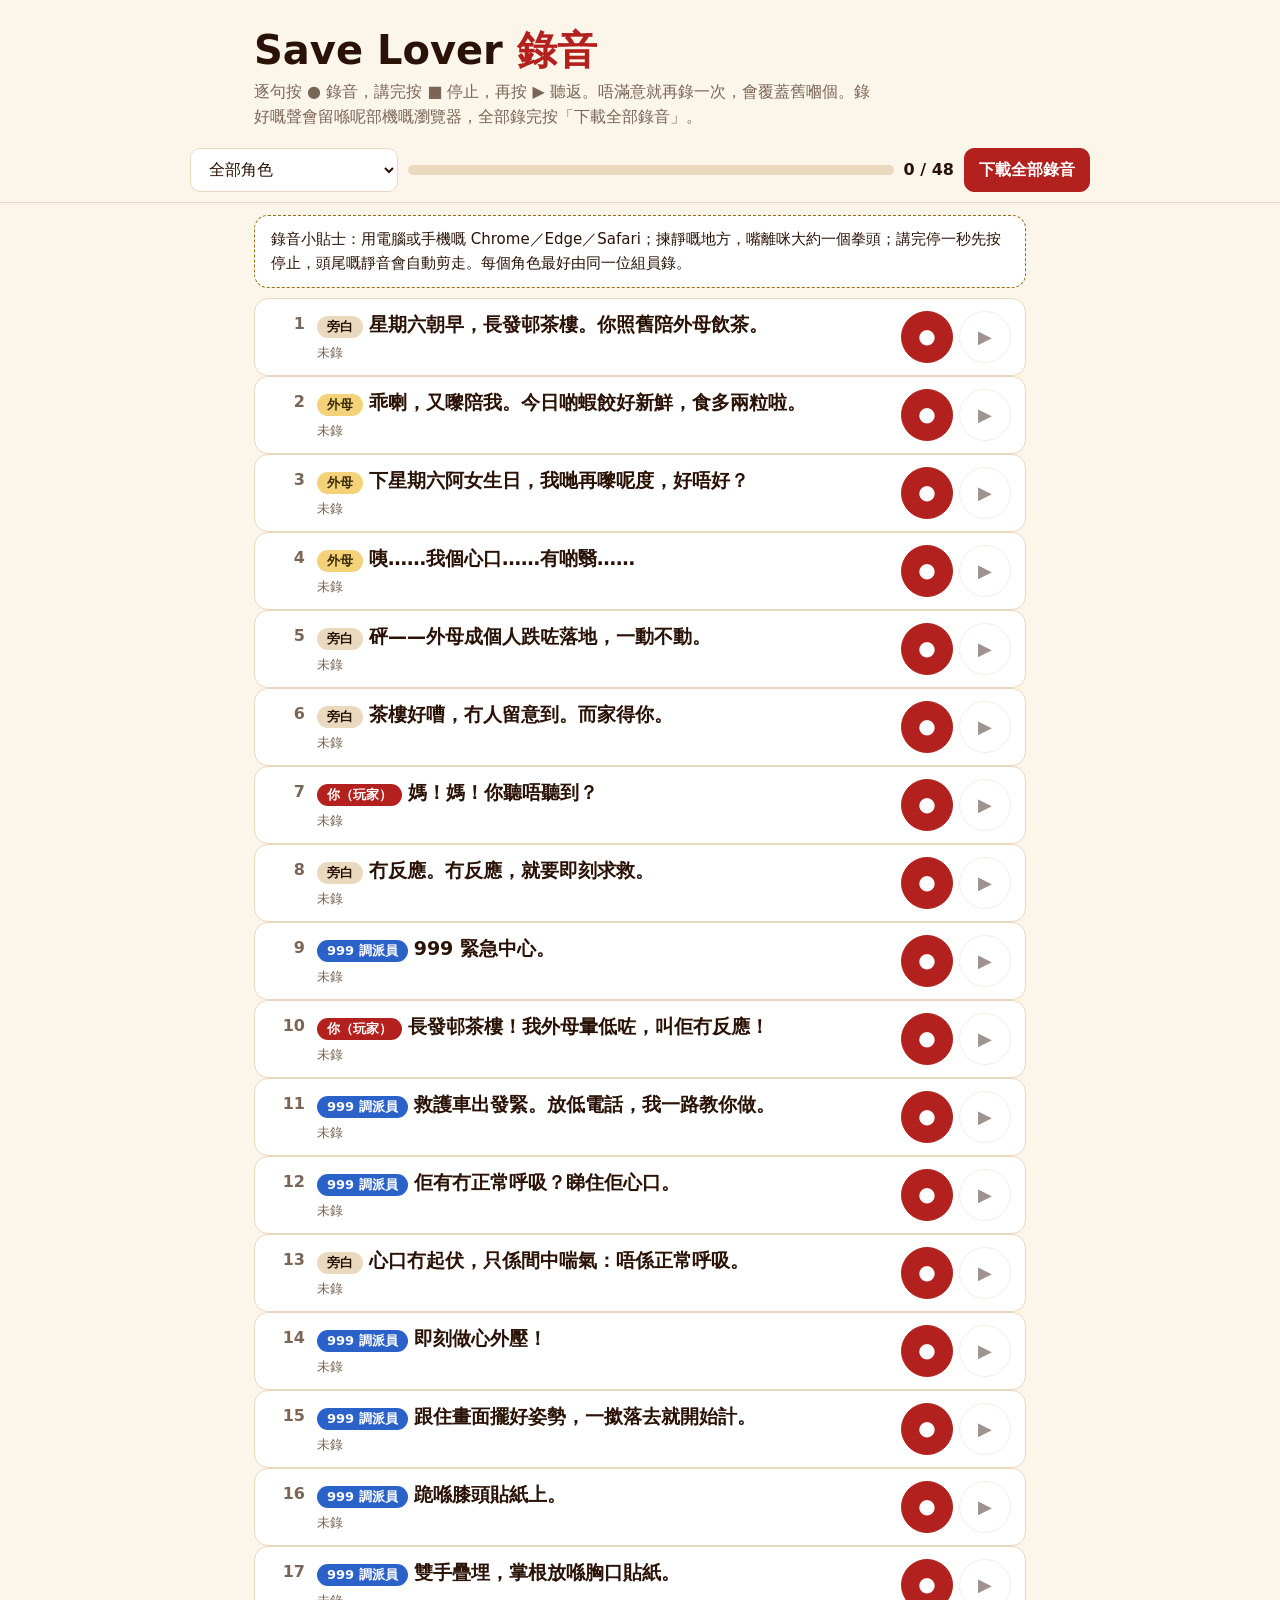
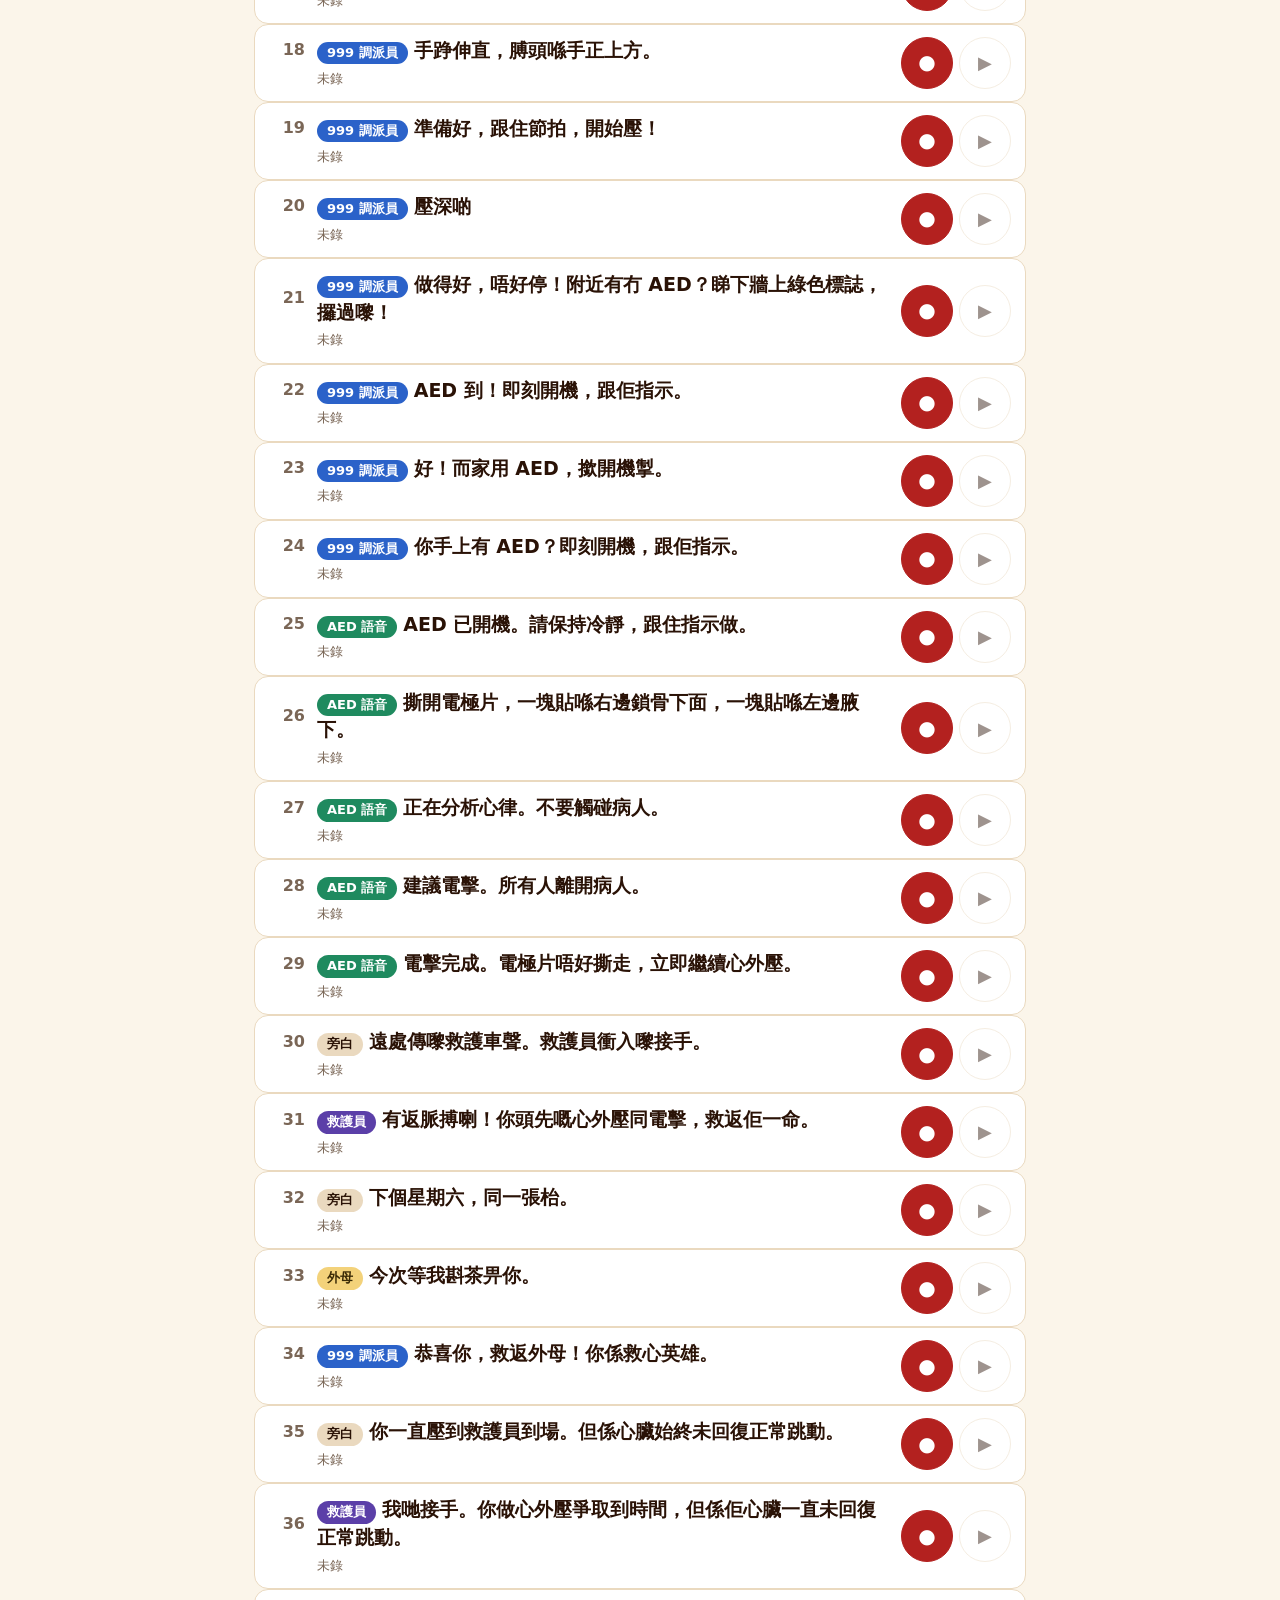
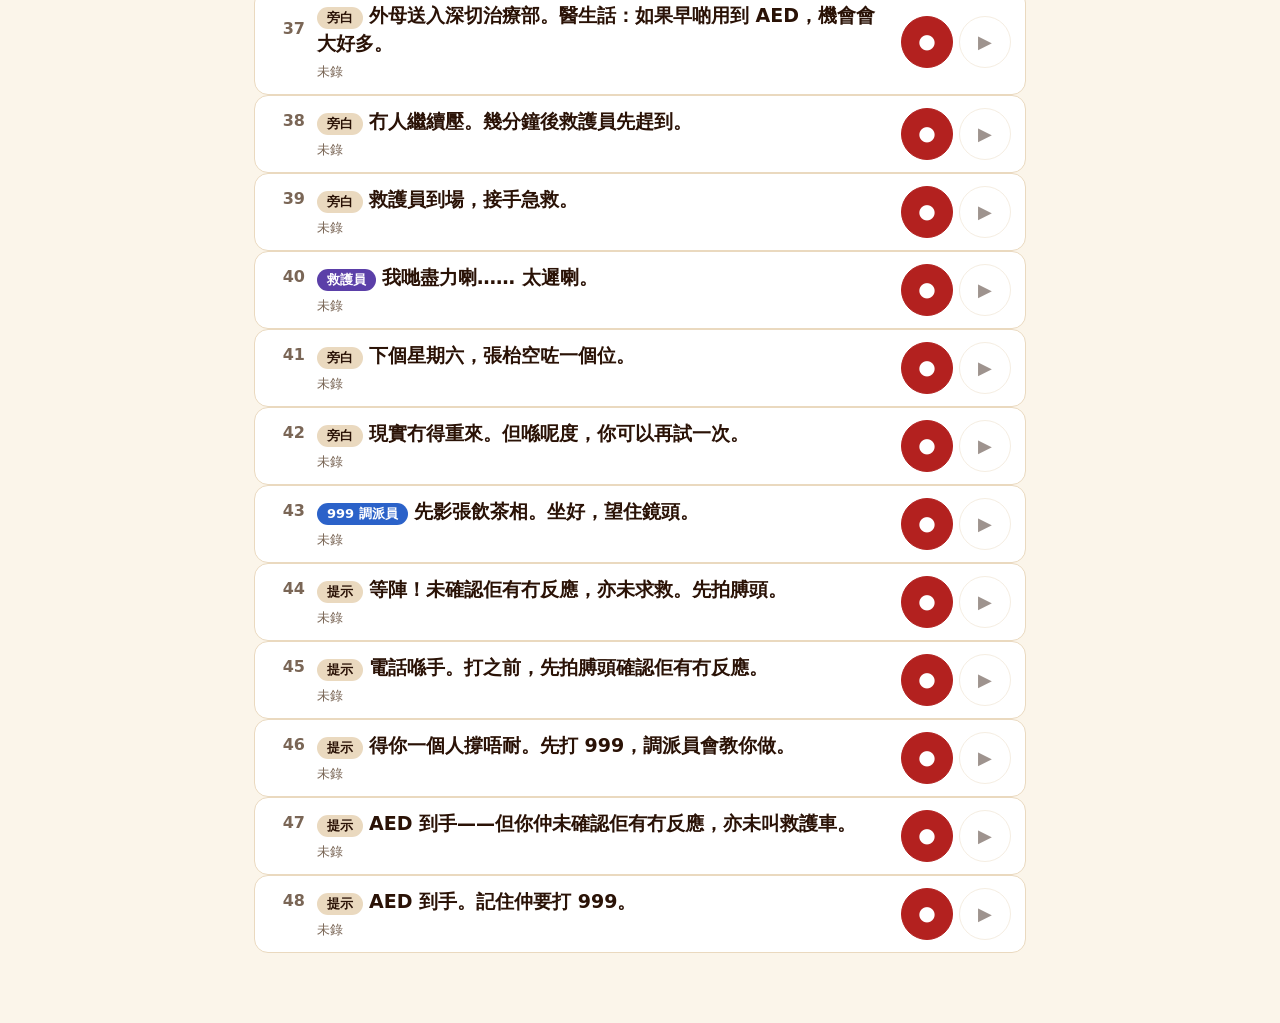
==== record.html @ d8632a24 "Recorded voices: game plays voice/ recordings first; add record.html to record every line Co-Authore" ====
<!DOCTYPE html>
<html lang="zh-Hant"><head><meta charset="utf-8"><meta name="viewport" content="width=device-width,initial-scale=1">
<title>Save Lover 錄音</title>
<style>
/* VOICE: a recording booth checklist, warm and calm
   IDEA: a script sheet; each line is a take you can redo
   PICTURE: the script itself, with a big record button per line
   COLOUR and TYPE: teahouse red and gold on cream, Noto Sans TC
   LAYOUT: sticky progress bar, one column of takes */
:root{color-scheme:light dark;--bg:light-dark(#fbf5ea,#1a0f0c);--card:light-dark(#fff,#26160f);--ink:light-dark(#2a1206,#f6ead0);--muted:light-dark(#7a6656,#c9b49a);--line:light-dark(#ead9bf,#3e2a1f);--red:#b3211f;--gold:light-dark(#9a6b10,#e9b949);--ok:light-dark(#1f7a55,#5fe0aa)}
:root[data-theme=light]{color-scheme:light}:root[data-theme=dark]{color-scheme:dark}
*{box-sizing:border-box;min-width:0}
body{margin:0;background:var(--bg);color:var(--ink);font:16px/1.55 "Noto Sans TC","PingFang HK","Microsoft JhengHei",system-ui,sans-serif;overflow-x:clip}
header{padding:28px max(5vw,16px) 8px;max-width:900px;margin:0 auto}
h1{font-size:clamp(28px,5vw,40px);line-height:1.1;margin:0 0 8px}
h1 span{color:var(--red)}
.tips{color:var(--muted);margin:0;max-width:62ch}
.bar{position:sticky;top:0;z-index:5;background:var(--bg);border-bottom:1px solid var(--line);padding:10px max(5vw,16px)}
.bar-in{max-width:900px;margin:0 auto;display:flex;flex-wrap:wrap;gap:10px;align-items:center}
.prog{flex:1 1 180px;height:10px;border-radius:5px;background:var(--line);overflow:hidden}.prog i{display:block;height:100%;background:var(--ok);width:0;transition:width .3s}
.count{font-variant-numeric:tabular-nums;font-weight:700;white-space:nowrap}
button,select{font:inherit;font-size:16px;border-radius:10px;border:1px solid var(--line);background:var(--card);color:var(--ink);padding:9px 14px;min-height:44px;cursor:pointer}
button:focus-visible,select:focus-visible{outline:3px solid var(--gold);outline-offset:2px}
button.primary{background:var(--red);border-color:var(--red);color:#fff;font-weight:700}
button:disabled{opacity:.45;cursor:default}
main{max-width:900px;margin:0 auto;padding:12px max(5vw,16px) 60px;display:flex;flex-direction:column;gap:10px}
.take{background:var(--card);border:1px solid var(--line);border-radius:14px;padding:12px 14px;display:grid;grid-template-columns:36px minmax(0,1fr) auto;gap:4px 12px;align-items:center}
.take.done{border-color:var(--ok)}
.take.rec{border-color:var(--red);box-shadow:0 0 0 3px color-mix(in srgb,var(--red) 30%,transparent)}
.n{font-weight:700;color:var(--muted);font-variant-numeric:tabular-nums;text-align:right}
.who{display:inline-block;font-size:13px;font-weight:700;border-radius:999px;padding:1px 10px;margin-right:6px;background:var(--line);color:var(--ink);white-space:nowrap}
.who.gm{background:#f3d27a;color:#3a2a06}.who.op{background:#2b62c9;color:#fff}.who.aed{background:#1f8a5f;color:#fff}.who.medic{background:#5b3fa8;color:#fff}.who.you{background:var(--red);color:#fff}
.txt{font-size:19px;font-weight:600;line-height:1.45}
.st{grid-column:2;font-size:13px;color:var(--muted)}.done .st{color:var(--ok)}
.btns{display:flex;gap:6px;grid-row:1/3;grid-column:3}
.rec-btn{width:52px;height:52px;border-radius:50%;padding:0;background:var(--red);border-color:var(--red);color:#fff;font-size:20px}
.rec .rec-btn{background:#222;border-color:#222}
.play-btn{width:52px;height:52px;border-radius:50%;padding:0;font-size:18px}
.note{background:var(--card);border:1px dashed var(--gold);border-radius:14px;padding:12px 16px;color:var(--ink);font-size:15px}
@media(max-width:600px){.take{grid-template-columns:28px minmax(0,1fr)}.btns{grid-row:auto;grid-column:2}.txt{font-size:17px}}
@media(prefers-reduced-motion:reduce){.prog i{transition:none}}
</style></head><body>
<header>
  <h1>Save Lover <span>錄音</span></h1>
  <p class="tips">逐句按 ● 錄音，講完按 ■ 停止，再按 ▶ 聽返。唔滿意就再錄一次，會覆蓋舊嗰個。錄好嘅聲會留喺呢部機嘅瀏覽器，全部錄完按「下載全部錄音」。</p>
</header>
<div class="bar"><div class="bar-in">
  <select id="role" aria-label="角色"><option value="">全部角色</option></select>
  <div class="prog" aria-hidden="true"><i id="progBar"></i></div>
  <span class="count" id="count">0 / 0</span>
  <button class="primary" id="dl">下載全部錄音</button>
</div></div>
<main>
  <div class="note">錄音小貼士：用電腦或手機嘅 Chrome／Edge／Safari；揀靜嘅地方，嘴離咪大約一個拳頭；講完停一秒先按停止，頭尾嘅靜音會自動剪走。每個角色最好由同一位組員錄。</div>
  <div id="list"></div>
  <p class="tips" id="msg" role="status"></p>
</main>
<script>
{
const LINES = [["nar", "星期六朝早，長發邨茶樓。你照舊陪外母飲茶。"], ["gm", "乖喇，又嚟陪我。今日啲蝦餃好新鮮，食多兩粒啦。"], ["gm", "下星期六阿女生日，我哋再嚟呢度，好唔好？"], ["gm", "咦……我個心口……有啲翳……"], ["nar", "砰——外母成個人跌咗落地，一動不動。"], ["nar", "茶樓好嘈，冇人留意到。而家得你。"], ["you", "媽！媽！你聽唔聽到？"], ["nar", "冇反應。冇反應，就要即刻求救。"], ["op", "999 緊急中心。"], ["you", "長發邨茶樓！我外母暈低咗，叫佢冇反應！"], ["op", "救護車出發緊。放低電話，我一路教你做。"], ["op", "佢有冇正常呼吸？睇住佢心口。"], ["nar", "心口冇起伏，只係間中喘氣：唔係正常呼吸。"], ["op", "即刻做心外壓！"], ["op", "跟住畫面擺好姿勢，一撳落去就開始計。"], ["op", "跪喺膝頭貼紙上。"], ["op", "雙手疊埋，掌根放喺胸口貼紙。"], ["op", "手踭伸直，膊頭喺手正上方。"], ["op", "準備好，跟住節拍，開始壓！"], ["op", "壓深啲"], ["op", "做得好，唔好停！附近有冇 AED？睇下牆上綠色標誌，攞過嚟！"], ["op", "AED 到！即刻開機，跟佢指示。"], ["op", "好！而家用 AED，撳開機掣。"], ["op", "你手上有 AED？即刻開機，跟佢指示。"], ["aed", "AED 已開機。請保持冷靜，跟住指示做。"], ["aed", "撕開電極片，一塊貼喺右邊鎖骨下面，一塊貼喺左邊腋下。"], ["aed", "正在分析心律。不要觸碰病人。"], ["aed", "建議電擊。所有人離開病人。"], ["aed", "電擊完成。電極片唔好撕走，立即繼續心外壓。"], ["nar", "遠處傳嚟救護車聲。救護員衝入嚟接手。"], ["medic", "有返脈搏喇！你頭先嘅心外壓同電擊，救返佢一命。"], ["nar", "下個星期六，同一張枱。"], ["gm", "今次等我斟茶畀你。"], ["op", "恭喜你，救返外母！你係救心英雄。"], ["nar", "你一直壓到救護員到場。但係心臟始終未回復正常跳動。"], ["medic", "我哋接手。你做心外壓爭取到時間，但係佢心臟一直未回復正常跳動。"], ["nar", "外母送入深切治療部。醫生話：如果早啲用到 AED，機會會大好多。"], ["nar", "冇人繼續壓。幾分鐘後救護員先趕到。"], ["nar", "救護員到場，接手急救。"], ["medic", "我哋盡力喇…… 太遲喇。"], ["nar", "下個星期六，張枱空咗一個位。"], ["nar", "現實冇得重來。但喺呢度，你可以再試一次。"], ["op", "先影張飲茶相。坐好，望住鏡頭。"], ["warn", "等陣！未確認佢有冇反應，亦未求救。先拍膊頭。"], ["warn", "電話喺手。打之前，先拍膊頭確認佢有冇反應。"], ["warn", "得你一個人撐唔耐。先打 999，調派員會教你做。"], ["warn", "AED 到手——但你仲未確認佢有冇反應，亦未叫救護車。"], ["warn", "AED 到手。記住仲要打 999。"]];
const ROLE = { nar:'旁白', gm:'外母', you:'你（玩家）', op:'999 調派員', aed:'AED 語音', warn:'提示', medic:'救護員' };
function voiceId(t){ let h=5381; for(let i=0;i<t.length;i++){ h=((h<<5)+h+t.charCodeAt(i))|0; } return 'v'+(h>>>0).toString(36); }
const items = LINES.map(([who,text],i)=>({ i, who, text, id: voiceId(text) }));
const $ = s=>document.querySelector(s);
const esc = s=>String(s).replace(/[&<>"']/g,c=>({'&':'&amp;','<':'&lt;','>':'&gt;','"':'&quot;',"'":'&#39;'}[c]));
const takes = {};             // id -> {blob, dur}
let ac=null, rec=null, recId=null, chunks=[], stream=null, player=null;

/* ---- storage: keep takes in this browser (IndexedDB) ---- */
let db=null;
function openDB(){ return new Promise(res=>{ try{ const r=indexedDB.open('saveLoverVoice',1); r.onupgradeneeded=()=>r.result.createObjectStore('takes'); r.onsuccess=()=>{ db=r.result; res(); }; r.onerror=()=>res(); }catch(e){ res(); } }); }
function saveTake(id,t){ try{ db && db.transaction('takes','readwrite').objectStore('takes').put(t,id); }catch(e){} }
function loadTakes(){ return new Promise(res=>{ if(!db) return res(); try{ const st=db.transaction('takes').objectStore('takes'); const r=st.openCursor();
  r.onsuccess=()=>{ const c=r.result; if(c){ takes[c.key]=c.value; c.continue(); } else res(); }; r.onerror=()=>res(); }catch(e){ res(); } }); }

/* ---- render ---- */
$('#role').innerHTML += Object.keys(ROLE).filter(k=>items.some(x=>x.who===k)).map(k=>`<option value="${k}">${ROLE[k]}（${items.filter(x=>x.who===k).length} 句）</option>`).join('');
function render(){
  const f=$('#role').value;
  $('#list').innerHTML = items.filter(x=>!f||x.who===f).map(x=>{ const t=takes[x.id];
    return `<div class="take${t?' done':''}${recId===x.id?' rec':''}" id="t-${x.id}">
      <div class="n">${x.i+1}</div>
      <div><span class="who ${x.who}">${ROLE[x.who]}</span><span class="txt">${esc(x.text)}</span></div>
      <div class="btns"><button class="rec-btn" data-rec="${x.id}" aria-label="${recId===x.id?'停止':'錄音'}">${recId===x.id?'■':'●'}</button>
        <button class="play-btn" data-play="${x.id}" aria-label="播放" ${t?'':'disabled'}>▶</button></div>
      <div class="st">${recId===x.id?'錄緊音……講完按 ■':t?'已錄 '+t.dur.toFixed(1)+' 秒':'未錄'}</div></div>`; }).join('');
  const n=items.filter(x=>takes[x.id]).length; $('#count').textContent=n+' / '+items.length; $('#progBar').style.width=(n/items.length*100)+'%';
}
$('#role').onchange=render;

/* ---- record ---- */
async function start(id){
  if(rec) await stop();
  try{ stream = stream || await navigator.mediaDevices.getUserMedia({audio:{echoCancellation:true,noiseSuppression:true}}); }
  catch(e){ $('#msg').textContent='開唔到咪：請喺瀏覽器允許使用麥克風。'; return; }
  ac = ac || new (window.AudioContext||window.webkitAudioContext)(); if(ac.state!=='running') ac.resume();
  chunks=[]; rec=new MediaRecorder(stream); recId=id;
  rec.ondataavailable=e=>{ if(e.data.size) chunks.push(e.data); };
  rec.start(); render();
}
function stop(){ return new Promise(resolve=>{ if(!rec) return resolve(); const id=recId;
  rec.onstop=async()=>{ rec=null; recId=null;
    try{ const raw=await new Blob(chunks).arrayBuffer(); const buf=await ac.decodeAudioData(raw); const wav=await toWav(buf);
      takes[id]={ blob:wav.blob, dur:wav.dur }; saveTake(id,takes[id]); $('#msg').textContent='';
    }catch(e){ $('#msg').textContent='呢句錄唔到，請再試一次。'; }
    render(); resolve(); };
  rec.stop(); }); }
/* trim silence at both ends, mono 24 kHz, 16-bit WAV */
async function toWav(buf){
  const d=buf.getChannelData(0), sr=buf.sampleRate, thr=0.02, pad=Math.floor(sr*0.12);
  let a=0,b=d.length-1; while(a<d.length && Math.abs(d[a])<thr) a++; while(b>a && Math.abs(d[b])<thr) b--;
  a=Math.max(0,a-pad); b=Math.min(d.length-1,b+pad); if(b<=a){ a=0; b=d.length-1; }
  const len=b-a+1, out=24000, n=Math.ceil(len*out/sr);
  const off=new OfflineAudioContext(1,n,out), src=off.createBufferSource(), cut=off.createBuffer(1,len,sr);
  cut.copyToChannel(d.subarray(a,b+1),0); src.buffer=cut; src.connect(off.destination); src.start();
  const r=(await off.startRendering()).getChannelData(0);
  let peak=0; for(const v of r) peak=Math.max(peak,Math.abs(v)); const g=peak>0? Math.min(4, 0.89/peak) : 1;   // even out loudness
  const bytes=new DataView(new ArrayBuffer(44+r.length*2)); const w=(o,s)=>{ for(let i=0;i<s.length;i++) bytes.setUint8(o+i,s.charCodeAt(i)); };
  w(0,'RIFF'); bytes.setUint32(4,36+r.length*2,true); w(8,'WAVE'); w(12,'fmt '); bytes.setUint32(16,16,true); bytes.setUint16(20,1,true); bytes.setUint16(22,1,true);
  bytes.setUint32(24,out,true); bytes.setUint32(28,out*2,true); bytes.setUint16(32,2,true); bytes.setUint16(34,16,true); w(36,'data'); bytes.setUint32(40,r.length*2,true);
  for(let i=0;i<r.length;i++){ const v=Math.max(-1,Math.min(1,r[i]*g)); bytes.setInt16(44+i*2, v<0? v*0x8000 : v*0x7fff, true); }
  return { blob:new Blob([bytes],{type:'audio/wav'}), dur:r.length/out };
}
$('#list').onclick=async e=>{
  const r=e.target.closest('[data-rec]'), p=e.target.closest('[data-play]');
  if(r){ const id=r.dataset.rec; if(recId===id) await stop(); else await start(id); }
  if(p){ const t=takes[p.dataset.play]; if(!t) return; if(player) player.pause(); player=new Audio(URL.createObjectURL(t.blob)); player.play().catch(()=>{}); }
};

/* ---- a small zip writer (files stored, not compressed) ---- */
const CRC=(()=>{ const t=new Uint32Array(256); for(let n=0;n<256;n++){ let c=n; for(let k=0;k<8;k++) c=c&1?0xEDB88320^(c>>>1):c>>>1; t[n]=c>>>0; } return t; })();
function crc32(u8){ let c=0xFFFFFFFF; for(let i=0;i<u8.length;i++) c=CRC[(c^u8[i])&255]^(c>>>8); return (c^0xFFFFFFFF)>>>0; }
async function makeZip(files){              // files: [{name, data: Blob|string}]
  const enc=new TextEncoder(), parts=[], central=[]; let off=0;
  for(const f of files){
    const name=enc.encode(f.name), data=typeof f.data==='string'? enc.encode(f.data) : new Uint8Array(await f.data.arrayBuffer()), crc=crc32(data);
    const h=new DataView(new ArrayBuffer(30)); h.setUint32(0,0x04034b50,true); h.setUint16(4,20,true); h.setUint16(6,0x0800,true);
    h.setUint32(14,crc,true); h.setUint32(18,data.length,true); h.setUint32(22,data.length,true); h.setUint16(26,name.length,true);
    parts.push(h,name,data);
    const c=new DataView(new ArrayBuffer(46)); c.setUint32(0,0x02014b50,true); c.setUint16(4,20,true); c.setUint16(6,20,true); c.setUint16(8,0x0800,true);
    c.setUint32(16,crc,true); c.setUint32(20,data.length,true); c.setUint32(24,data.length,true); c.setUint16(28,name.length,true); c.setUint32(42,off,true);
    central.push(c,name); off+=30+name.length+data.length;
  }
  const size=central.reduce((a,x)=>a+(x.byteLength),0), e=new DataView(new ArrayBuffer(22));
  e.setUint32(0,0x06054b50,true); e.setUint16(8,files.length,true); e.setUint16(10,files.length,true); e.setUint32(12,size,true); e.setUint32(16,off,true);
  return new Blob([...parts,...central,e],{type:'application/zip'});
}
/* ---- download everything as one zip: voice/<id>.wav + voice/index.json ---- */
$('#dl').onclick=async()=>{
  const done=items.filter(x=>takes[x.id]); if(!done.length){ $('#msg').textContent='未有任何錄音。'; return; }
  const files=[], index={}, list=[];
  done.forEach(x=>{ files.push({name:'voice/'+x.id+'.wav', data:takes[x.id].blob}); index[x.id]='wav'; list.push(`${x.id}.wav\t${ROLE[x.who]}\t${x.text}`); });
  files.push({name:'voice/index.json', data:JSON.stringify(index)}, {name:'voice/script.txt', data:list.join('\n')});
  const blob=await makeZip(files); const a=document.createElement('a');
  a.href=URL.createObjectURL(blob); a.download='save_lover_voice.zip'; document.body.appendChild(a); a.click(); a.remove();
  $('#msg').textContent=`已下載 ${done.length} 句錄音（save_lover_voice.zip）。`;
};
openDB().then(loadTakes).then(render);
}
</script></body></html>
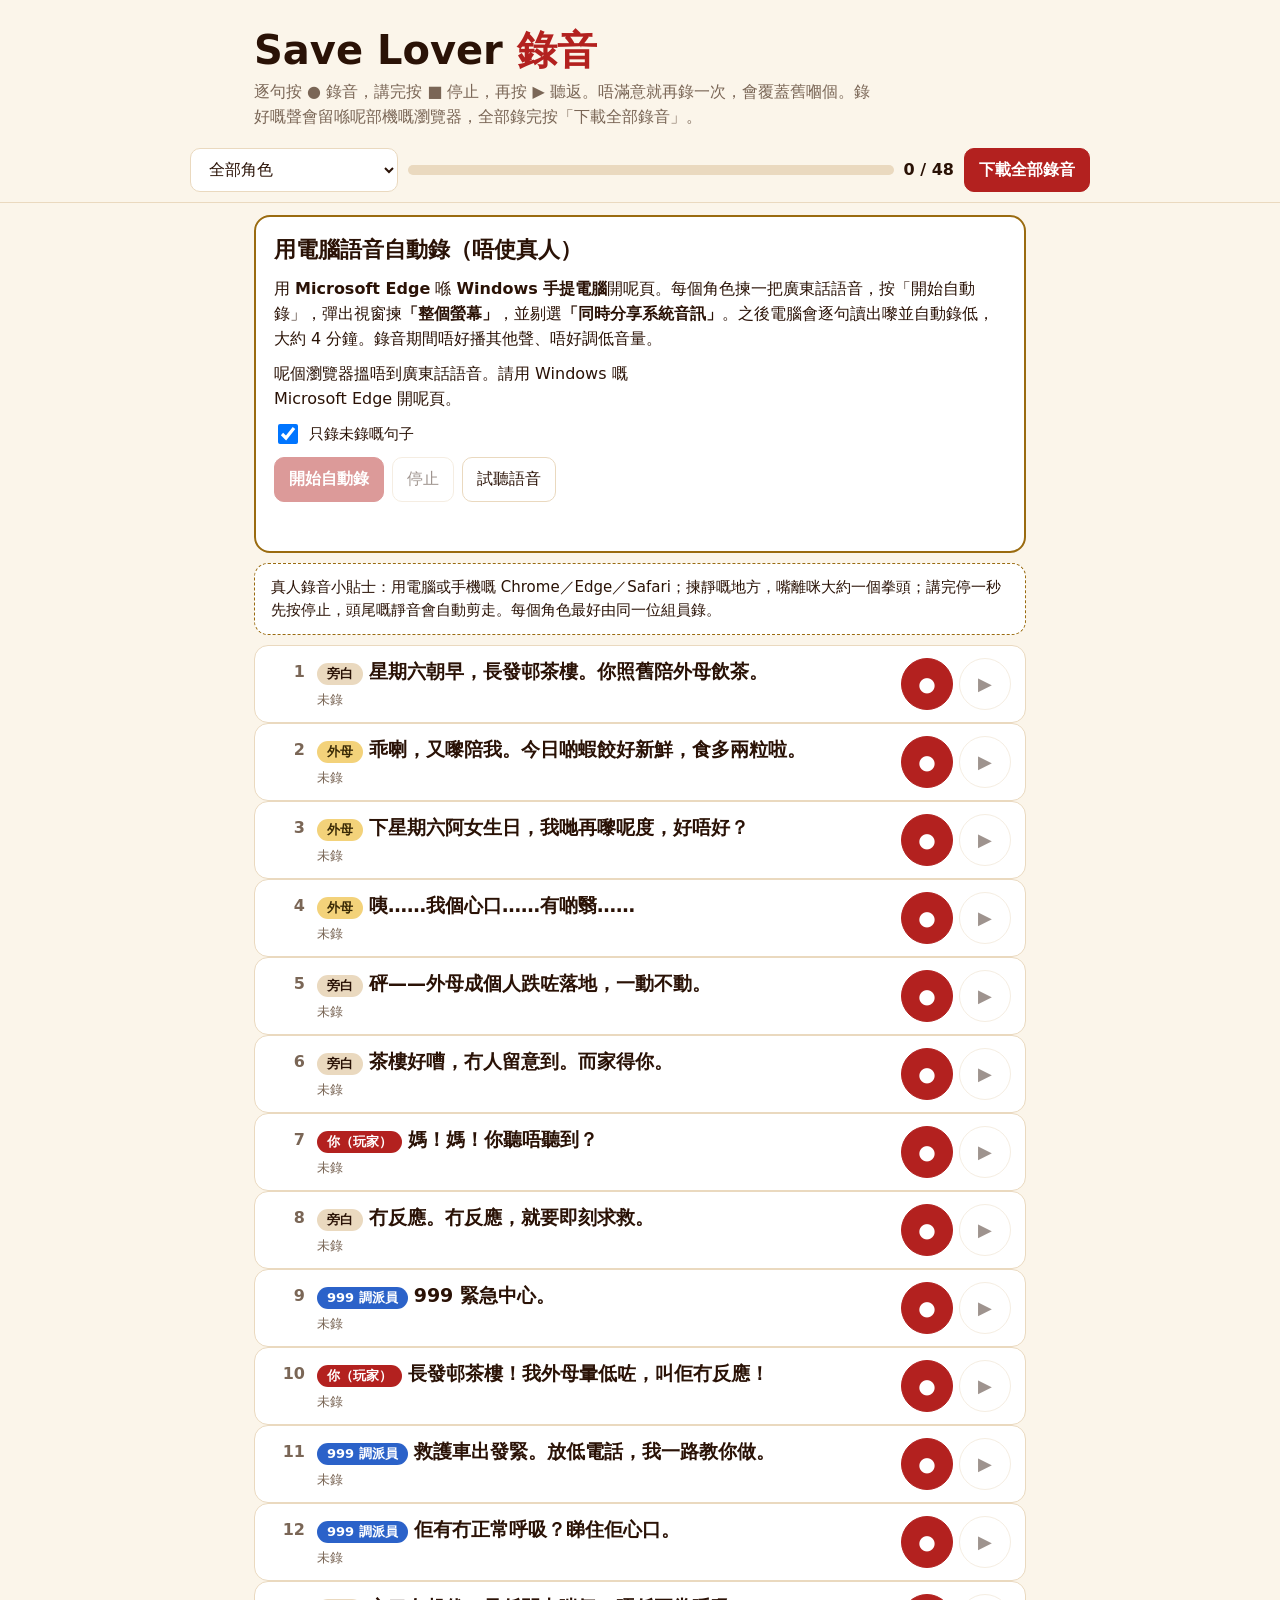
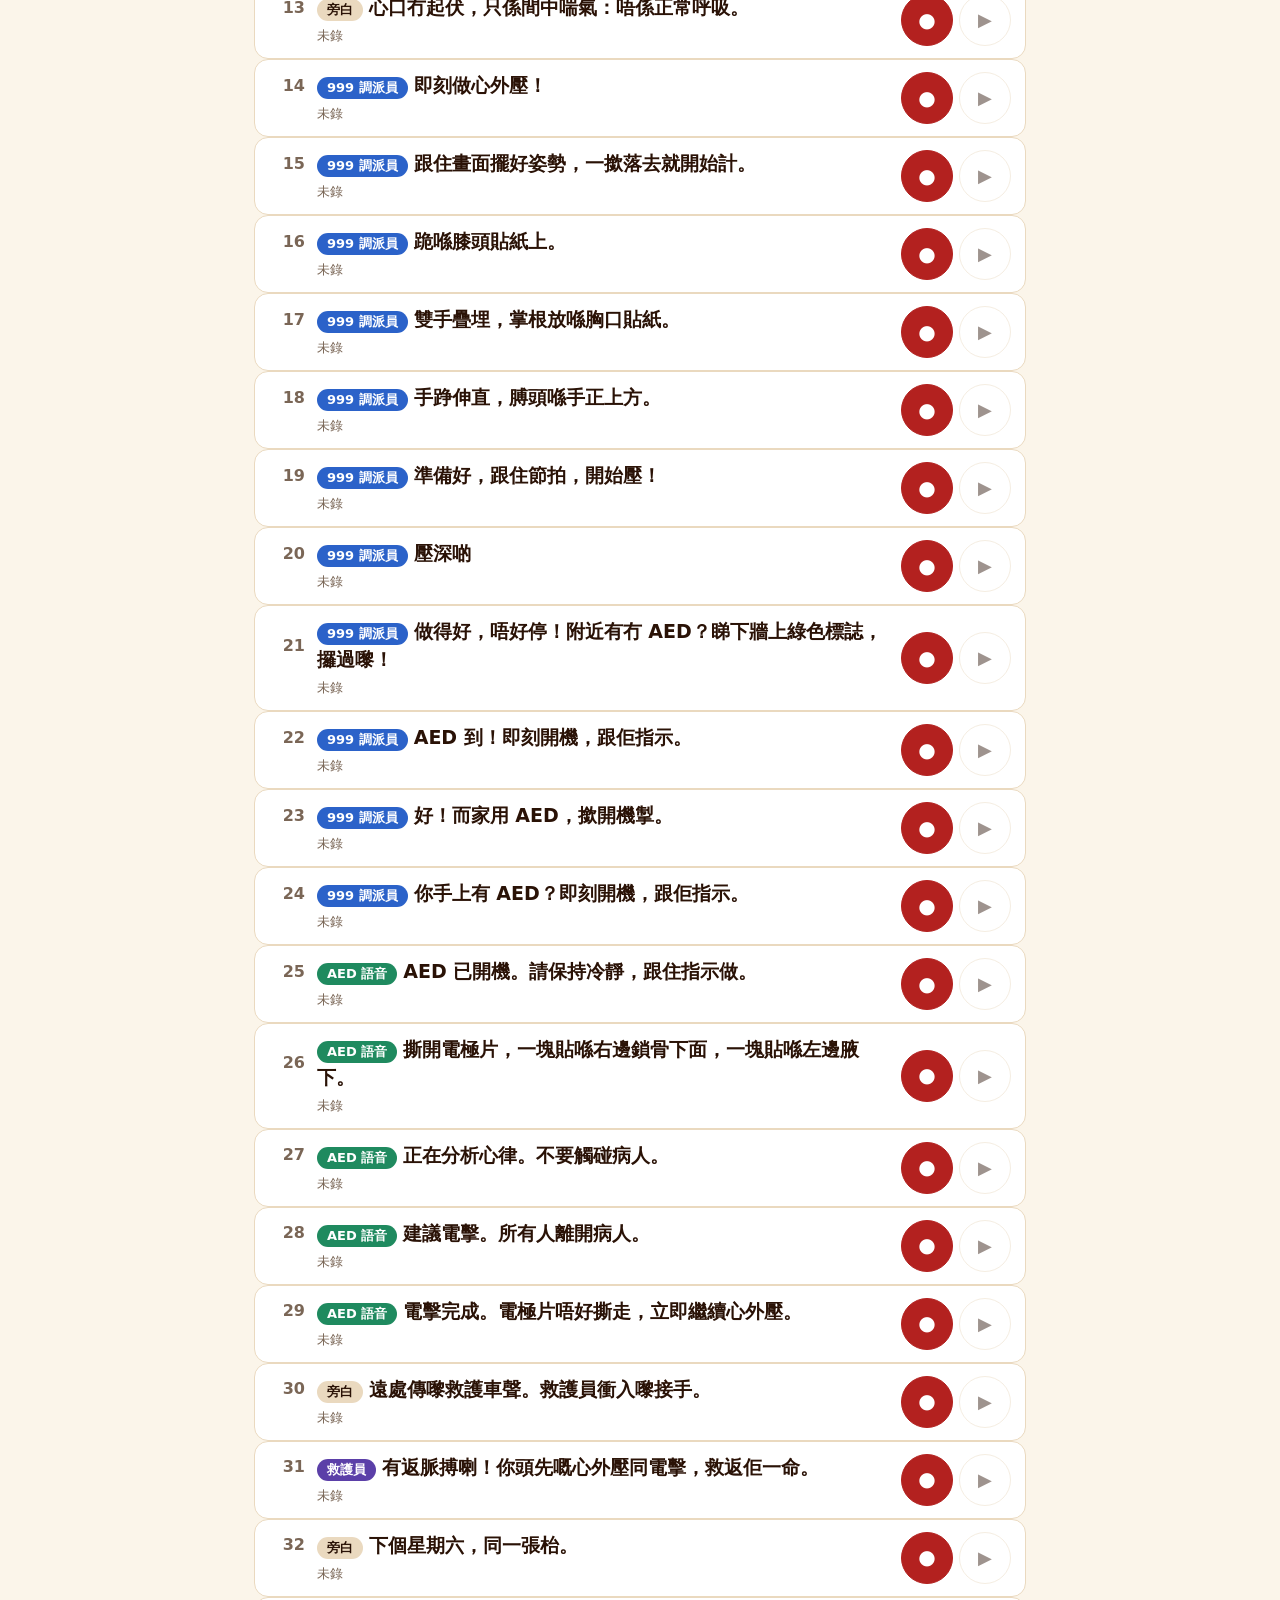
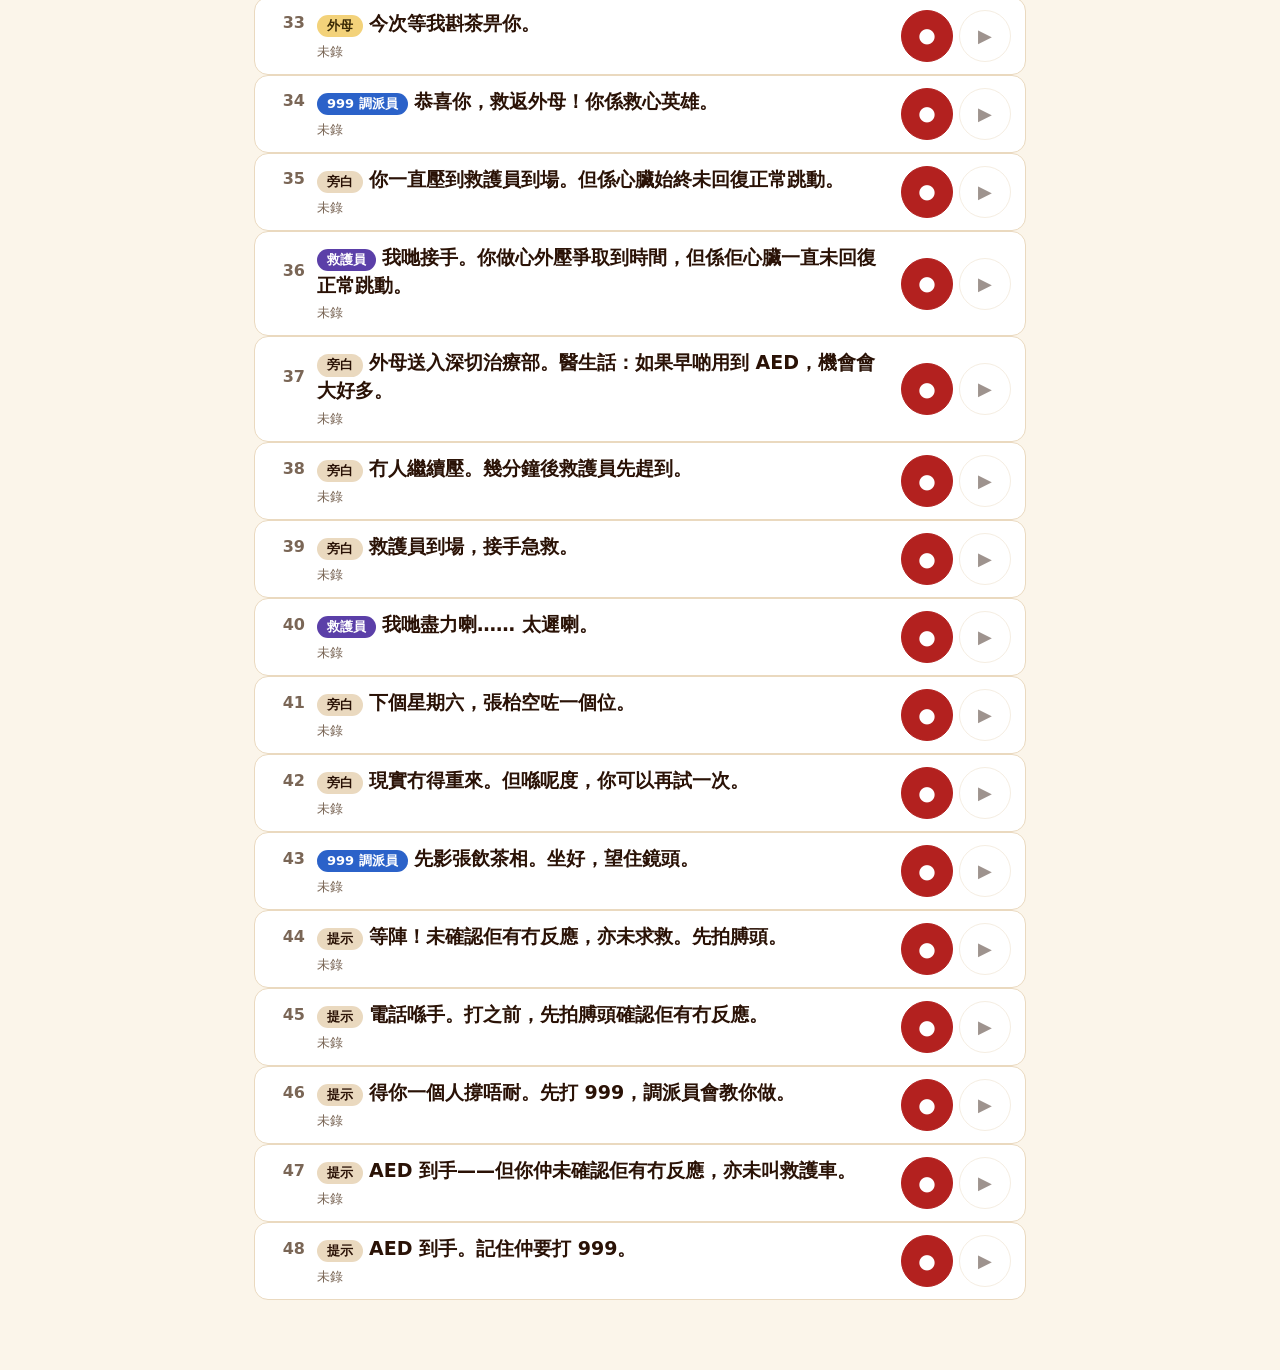
==== commit 2310ff27: "record.html: record every line automatically with the computer's Cantonese voices Co-Authored-By: Cl" ====
--- a/record.html
+++ b/record.html
@@ -36,6 +36,14 @@
 .rec-btn{width:52px;height:52px;border-radius:50%;padding:0;background:var(--red);border-color:var(--red);color:#fff;font-size:20px}
 .rec .rec-btn{background:#222;border-color:#222}
 .play-btn{width:52px;height:52px;border-radius:50%;padding:0;font-size:18px}
+.auto{background:var(--card);border:2px solid var(--gold);border-radius:16px;padding:16px 18px;display:flex;flex-direction:column;gap:10px}
+.auto h2{margin:0;font-size:22px}.auto p{margin:0}
+.vgrid{display:grid;grid-template-columns:repeat(auto-fill,minmax(250px,1fr));gap:8px}
+.vgrid label{display:flex;flex-direction:column;gap:3px;font-size:14px;font-weight:700}
+.vgrid select{font-weight:400;font-size:15px;width:100%}
+.chk{display:flex;gap:8px;align-items:center;font-size:15px}.chk input{width:20px;height:20px}
+.arow{display:flex;flex-wrap:wrap;gap:8px}
+.astat{color:var(--muted);font-size:15px;min-height:1.5em}
 .note{background:var(--card);border:1px dashed var(--gold);border-radius:14px;padding:12px 16px;color:var(--ink);font-size:15px}
 @media(max-width:600px){.take{grid-template-columns:28px minmax(0,1fr)}.btns{grid-row:auto;grid-column:2}.txt{font-size:17px}}
 @media(prefers-reduced-motion:reduce){.prog i{transition:none}}
@@ -51,7 +59,15 @@
   <button class="primary" id="dl">下載全部錄音</button>
 </div></div>
 <main>
-  <div class="note">錄音小貼士：用電腦或手機嘅 Chrome／Edge／Safari；揀靜嘅地方，嘴離咪大約一個拳頭；講完停一秒先按停止，頭尾嘅靜音會自動剪走。每個角色最好由同一位組員錄。</div>
+  <section class="auto" aria-labelledby="autoH">
+    <h2 id="autoH">用電腦語音自動錄（唔使真人）</h2>
+    <p>用 <b>Microsoft Edge</b> 喺 <b>Windows 手提電腦</b>開呢頁。每個角色揀一把廣東話語音，按「開始自動錄」，彈出視窗揀<b>「整個螢幕」</b>，並剔選<b>「同時分享系統音訊」</b>。之後電腦會逐句讀出嚟並自動錄低，大約 4 分鐘。錄音期間唔好播其他聲、唔好調低音量。</p>
+    <div class="vgrid" id="vgrid"></div>
+    <label class="chk"><input type="checkbox" id="onlyNew" checked> 只錄未錄嘅句子</label>
+    <div class="arow"><button class="primary" id="autoGo">開始自動錄</button><button id="autoStop" disabled>停止</button><button id="autoTest">試聽語音</button></div>
+    <p class="astat" id="astat" role="status"></p>
+  </section>
+  <div class="note">真人錄音小貼士：用電腦或手機嘅 Chrome／Edge／Safari；揀靜嘅地方，嘴離咪大約一個拳頭；講完停一秒先按停止，頭尾嘅靜音會自動剪走。每個角色最好由同一位組員錄。</div>
   <div id="list"></div>
   <p class="tips" id="msg" role="status"></p>
 </main>
@@ -155,6 +171,53 @@
   a.href=URL.createObjectURL(blob); a.download='save_lover_voice.zip'; document.body.appendChild(a); a.click(); a.remove();
   $('#msg').textContent=`已下載 ${done.length} 句錄音（save_lover_voice.zip）。`;
 };
+/* ---- automatic recording with the computer's Cantonese voices ---- */
+const isCanto = v => /zh[-_]HK|yue/i.test(v.lang) || /粵|粤|Cantonese|Hong Kong|香港/i.test(v.name);
+const PREF = { nar:/HiuMaan/i, you:/HiuMaan/i, warn:/HiuMaan/i, gm:/HiuGaai/i, op:/WanLung/i, medic:/WanLung/i, aed:/HiuGaai/i };
+const STYLE = { gm:{rate:0.95,pitch:1.1}, aed:{rate:0.92,pitch:0.9}, op:{rate:1.05,pitch:1}, nar:{rate:1,pitch:1}, medic:{rate:1,pitch:1}, you:{rate:1.08,pitch:1}, warn:{rate:1,pitch:1} };
+let voices=[], autoStop=false, autoBusy=false;
+function cantoVoices(){ try{ voices=speechSynthesis.getVoices().filter(isCanto); }catch(e){ voices=[]; } return voices; }
+function buildVoiceSelects(){
+  const vs=cantoVoices(), roles=Object.keys(ROLE).filter(k=>items.some(x=>x.who===k));
+  if(!vs.length){ $('#vgrid').innerHTML='<p>呢個瀏覽器搵唔到廣東話語音。請用 Windows 嘅 Microsoft Edge 開呢頁。</p>'; $('#autoGo').disabled=true; return; }
+  $('#autoGo').disabled=autoBusy;
+  const keep={}; document.querySelectorAll('#vgrid select').forEach(s=>keep[s.dataset.role]=s.value);
+  $('#vgrid').innerHTML = roles.map(r=>{ const pick = keep[r] || (vs.find(v=>PREF[r]&&PREF[r].test(v.name))||vs[0]).name;
+    return `<label>${ROLE[r]}<select data-role="${r}">${vs.map(v=>`<option${v.name===pick?' selected':''}>${esc(v.name)}</option>`).join('')}</select></label>`; }).join('');
+}
+function voiceFor(role){ const sel=document.querySelector(`#vgrid select[data-role="${role}"]`); return voices.find(v=>sel&&v.name===sel.value)||voices[0]; }
+function speakLine(x){ return new Promise(res=>{ const u=new SpeechSynthesisUtterance(x.text), v=voiceFor(x.who), st=STYLE[x.who]||{};
+  if(v){ u.voice=v; u.lang=v.lang; } u.rate=st.rate||1; u.pitch=st.pitch||1;
+  let done=false; const fin=()=>{ if(!done){ done=true; res(); } }; u.onend=fin; u.onerror=fin; setTimeout(fin, 25000);
+  speechSynthesis.cancel(); setTimeout(()=>speechSynthesis.speak(u), 60); }); }
+const sleep=ms=>new Promise(r=>setTimeout(r,ms));
+$('#autoTest').onclick=()=>{ cantoVoices(); const x=items.find(i=>i.who==='op')||items[0]; speakLine(x); };
+$('#autoStop').onclick=()=>{ autoStop=true; speechSynthesis.cancel(); $('#astat').textContent='停緊……'; };
+$('#autoGo').onclick=async()=>{
+  if(rec) await stop();
+  cantoVoices(); if(!voices.length) return;
+  let disp;
+  try{ disp=await navigator.mediaDevices.getDisplayMedia({ video:true, audio:{echoCancellation:false,noiseSuppression:false,autoGainControl:false}, systemAudio:'include' }); }
+  catch(e){ $('#astat').textContent='未開始：要喺彈出視窗揀「整個螢幕」再按分享。'; return; }
+  const at=disp.getAudioTracks()[0];
+  if(!at){ disp.getTracks().forEach(t=>t.stop()); $('#astat').textContent='收唔到電腦聲音：請揀「整個螢幕」，並剔選「同時分享系統音訊」。Mac 可能冇呢個選項，要用 Windows 電腦。'; return; }
+  ac = ac || new (window.AudioContext||window.webkitAudioContext)(); if(ac.state!=='running') await ac.resume();
+  const astream=new MediaStream([at]); autoStop=false; autoBusy=true; $('#autoGo').disabled=true; $('#autoStop').disabled=false;
+  const todo=items.filter(x=>!$('#onlyNew').checked || !takes[x.id]); let ok=0, bad=0;
+  for(let k=0;k<todo.length && !autoStop;k++){ const x=todo[k];
+    recId=x.id; render(); document.getElementById('t-'+x.id)?.scrollIntoView({block:'center',behavior:'smooth'});
+    $('#astat').textContent=`錄緊第 ${k+1} / ${todo.length} 句……`;
+    const ch=[], mr=new MediaRecorder(astream); mr.ondataavailable=e=>{ if(e.data.size) ch.push(e.data); };
+    const stopped=new Promise(r=>mr.onstop=r); mr.start(); await sleep(300); await speakLine(x); await sleep(400); mr.stop(); await stopped;
+    try{ const buf=await ac.decodeAudioData(await new Blob(ch).arrayBuffer()); const wav=await toWav(buf);
+      if(wav.dur>0.4){ takes[x.id]={blob:wav.blob,dur:wav.dur}; saveTake(x.id,takes[x.id]); ok++; } else bad++;
+    }catch(e){ bad++; }
+  }
+  recId=null; autoBusy=false; disp.getTracks().forEach(t=>t.stop()); $('#autoGo').disabled=false; $('#autoStop').disabled=true; render();
+  $('#astat').textContent = `完成：錄好 ${ok} 句`+(bad?`，${bad} 句錄唔到聲（可能冇剔「分享系統音訊」或者音量太細），可以再按一次只補錄未錄嘅句子。`:'。')+' 跟住按上面「下載全部錄音」。';
+};
+try{ speechSynthesis.addEventListener('voiceschanged', buildVoiceSelects); }catch(e){}
+setTimeout(buildVoiceSelects, 0); setTimeout(buildVoiceSelects, 1500);
 openDB().then(loadTakes).then(render);
 }
 </script></body></html>
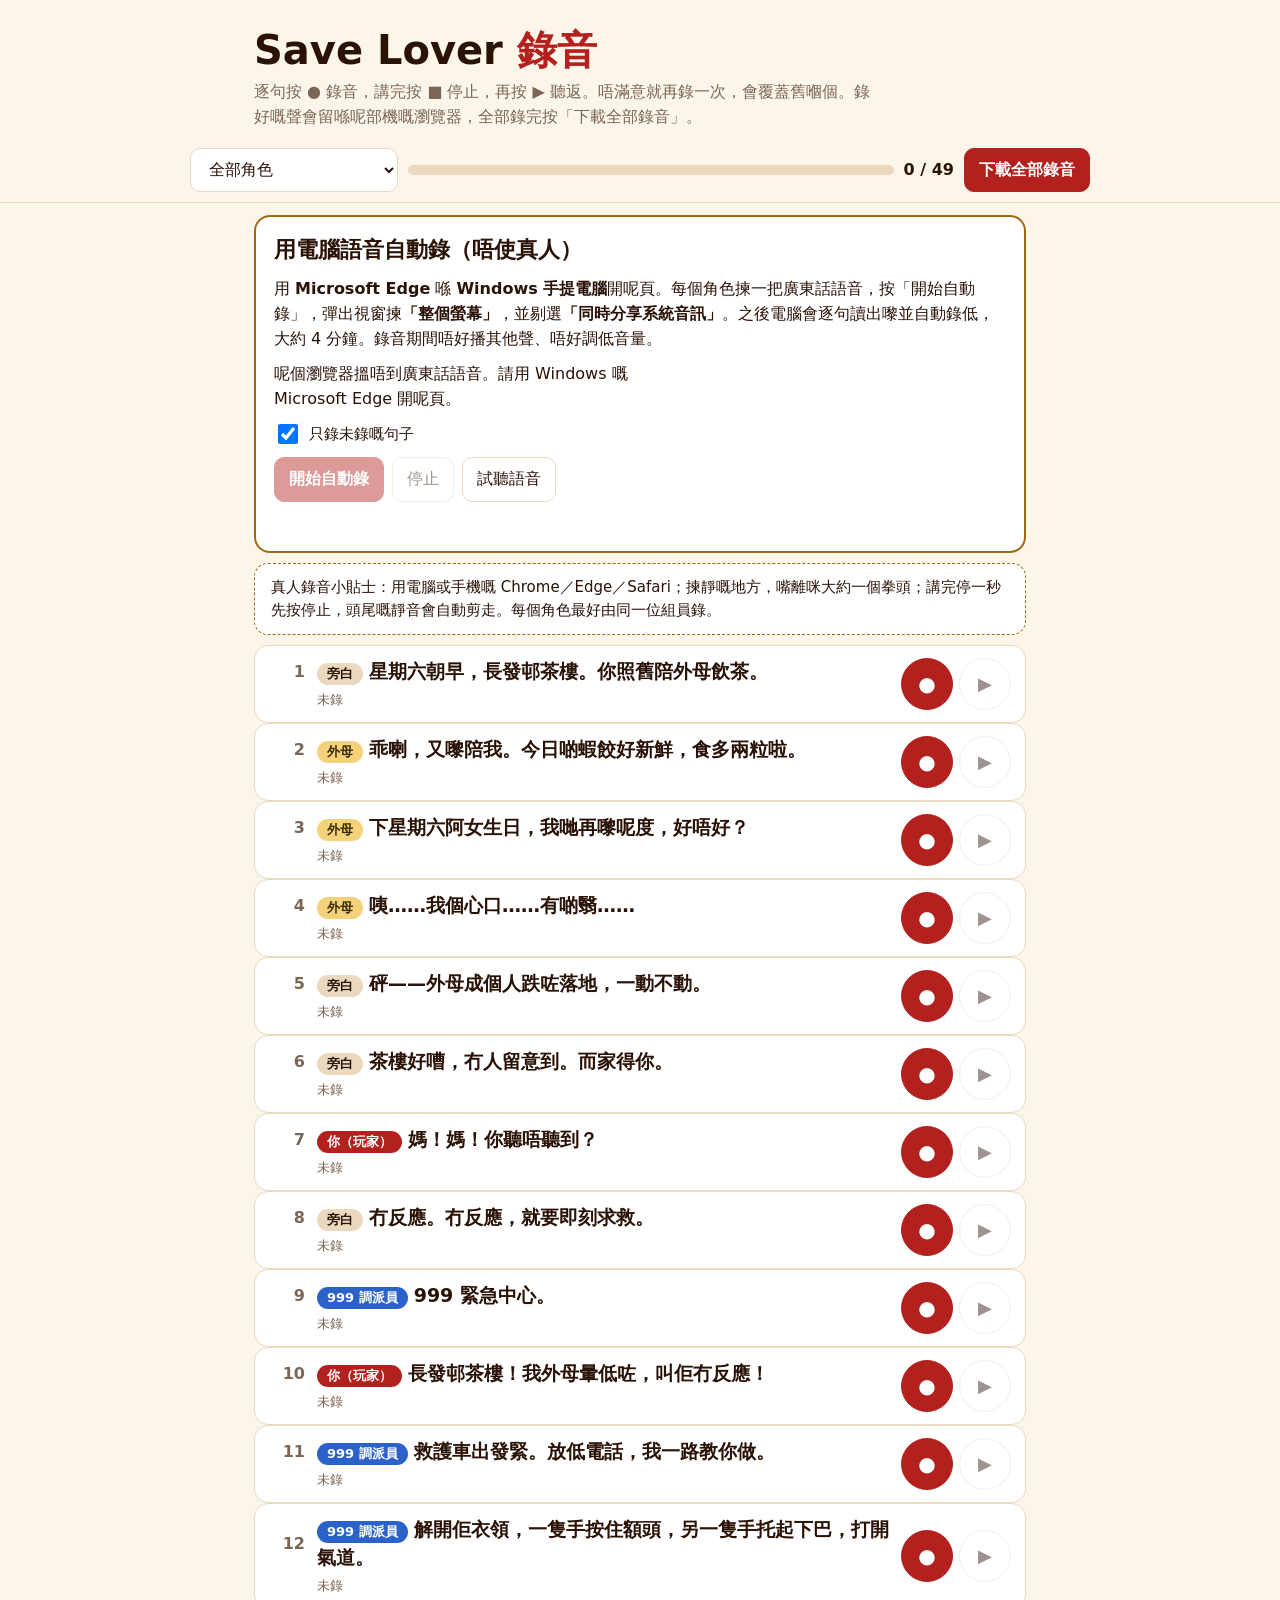
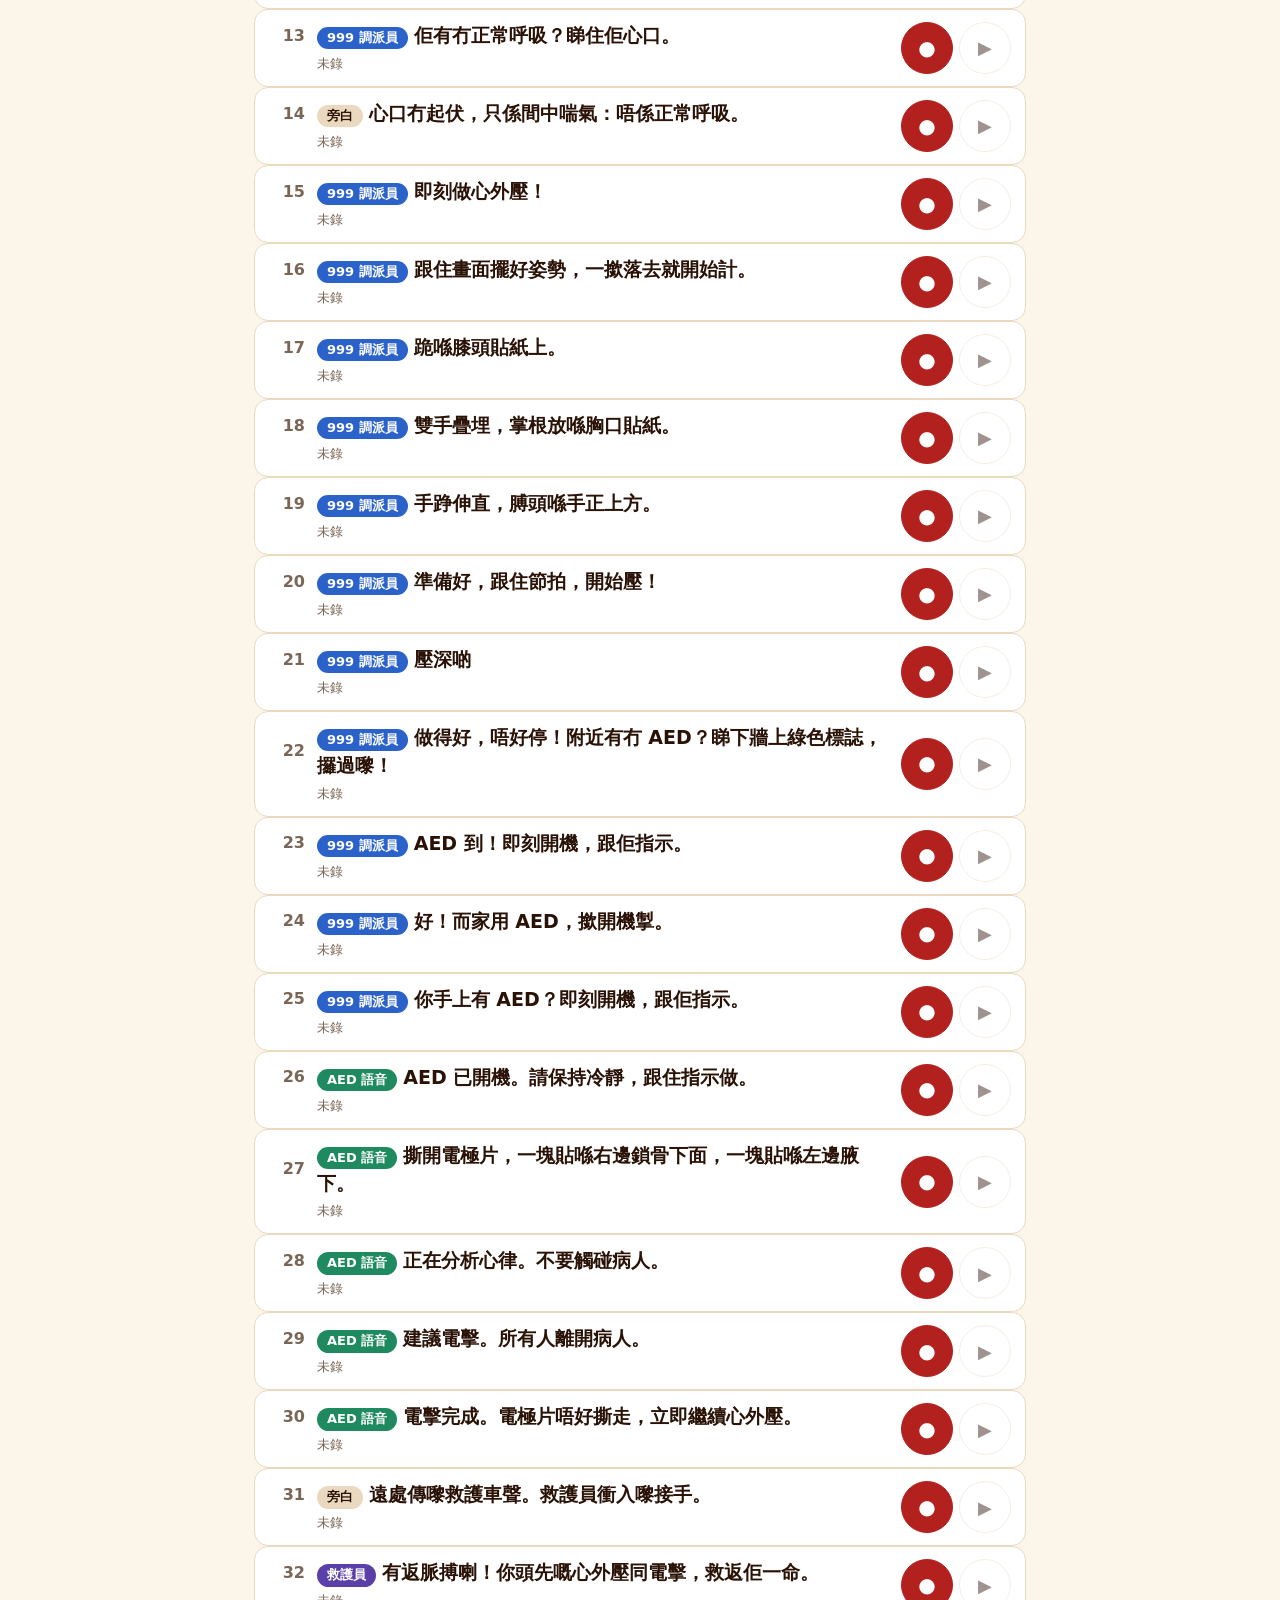
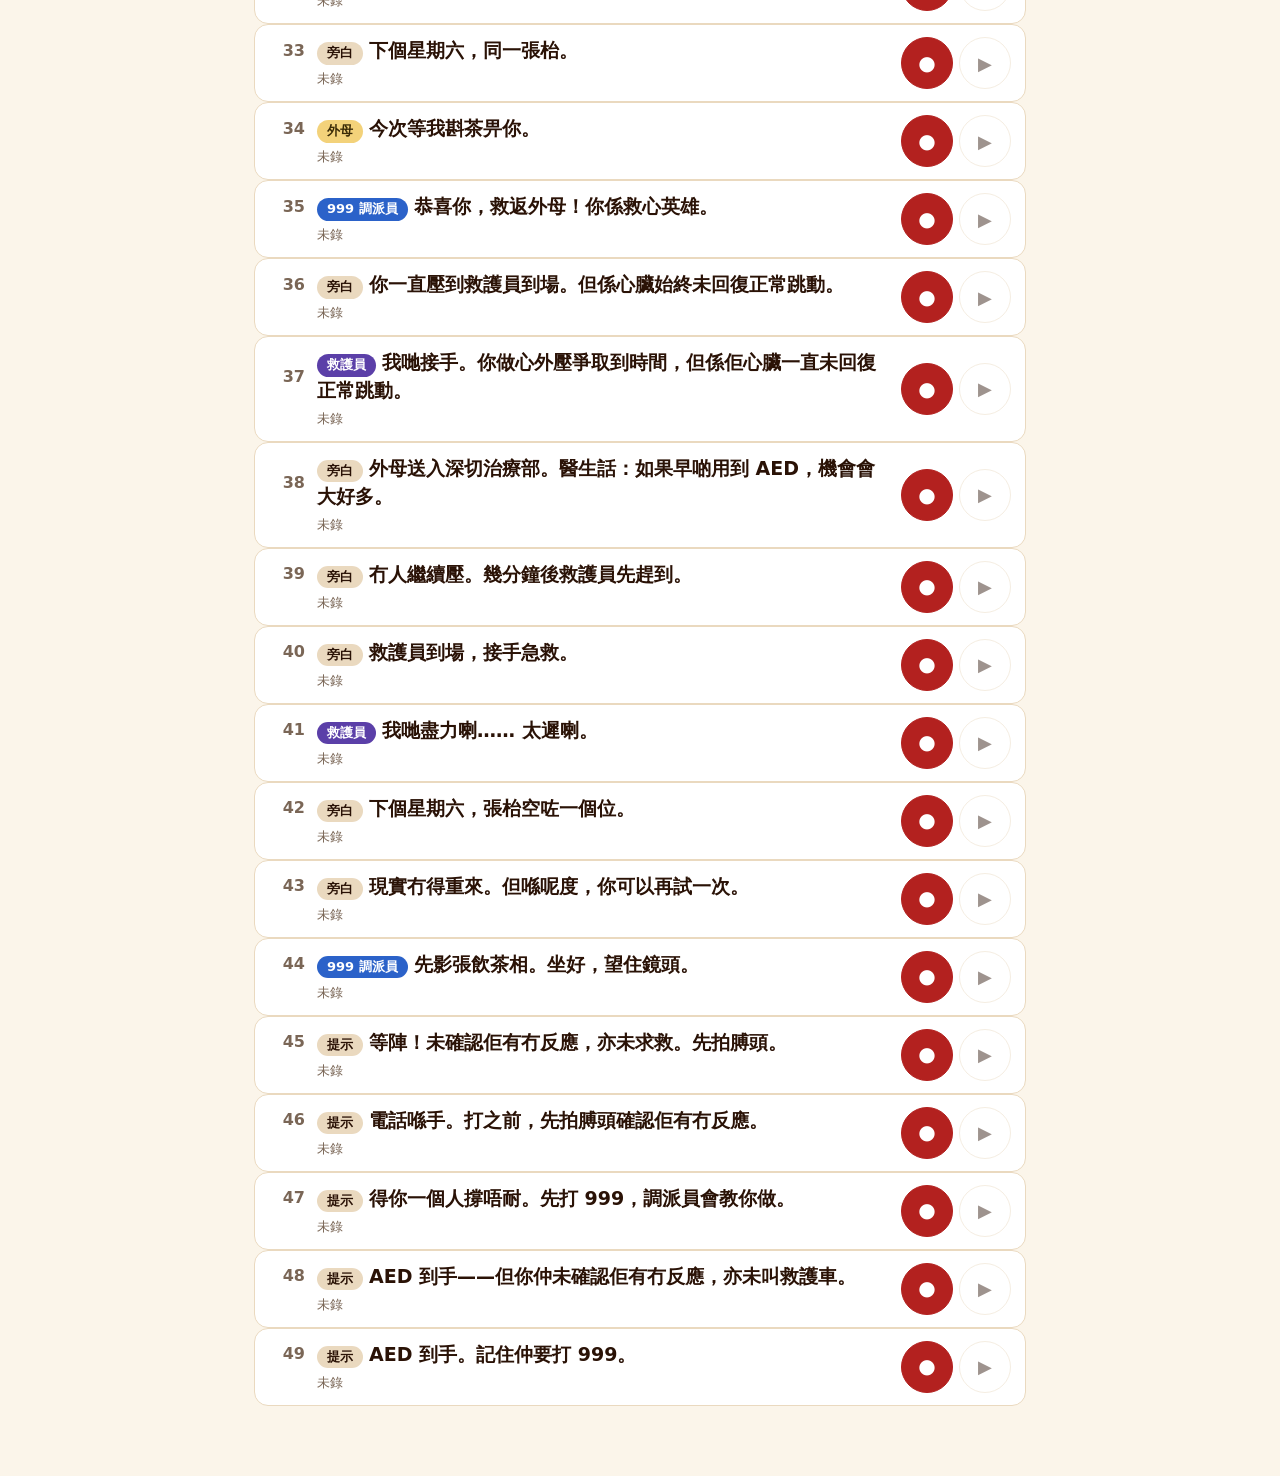
==== commit c1774bc2: "Add files via upload" ====
--- a/record.html
+++ b/record.html
@@ -73,7 +73,7 @@
 </main>
 <script>
 {
-const LINES = [["nar", "星期六朝早，長發邨茶樓。你照舊陪外母飲茶。"], ["gm", "乖喇，又嚟陪我。今日啲蝦餃好新鮮，食多兩粒啦。"], ["gm", "下星期六阿女生日，我哋再嚟呢度，好唔好？"], ["gm", "咦……我個心口……有啲翳……"], ["nar", "砰——外母成個人跌咗落地，一動不動。"], ["nar", "茶樓好嘈，冇人留意到。而家得你。"], ["you", "媽！媽！你聽唔聽到？"], ["nar", "冇反應。冇反應，就要即刻求救。"], ["op", "999 緊急中心。"], ["you", "長發邨茶樓！我外母暈低咗，叫佢冇反應！"], ["op", "救護車出發緊。放低電話，我一路教你做。"], ["op", "佢有冇正常呼吸？睇住佢心口。"], ["nar", "心口冇起伏，只係間中喘氣：唔係正常呼吸。"], ["op", "即刻做心外壓！"], ["op", "跟住畫面擺好姿勢，一撳落去就開始計。"], ["op", "跪喺膝頭貼紙上。"], ["op", "雙手疊埋，掌根放喺胸口貼紙。"], ["op", "手踭伸直，膊頭喺手正上方。"], ["op", "準備好，跟住節拍，開始壓！"], ["op", "壓深啲"], ["op", "做得好，唔好停！附近有冇 AED？睇下牆上綠色標誌，攞過嚟！"], ["op", "AED 到！即刻開機，跟佢指示。"], ["op", "好！而家用 AED，撳開機掣。"], ["op", "你手上有 AED？即刻開機，跟佢指示。"], ["aed", "AED 已開機。請保持冷靜，跟住指示做。"], ["aed", "撕開電極片，一塊貼喺右邊鎖骨下面，一塊貼喺左邊腋下。"], ["aed", "正在分析心律。不要觸碰病人。"], ["aed", "建議電擊。所有人離開病人。"], ["aed", "電擊完成。電極片唔好撕走，立即繼續心外壓。"], ["nar", "遠處傳嚟救護車聲。救護員衝入嚟接手。"], ["medic", "有返脈搏喇！你頭先嘅心外壓同電擊，救返佢一命。"], ["nar", "下個星期六，同一張枱。"], ["gm", "今次等我斟茶畀你。"], ["op", "恭喜你，救返外母！你係救心英雄。"], ["nar", "你一直壓到救護員到場。但係心臟始終未回復正常跳動。"], ["medic", "我哋接手。你做心外壓爭取到時間，但係佢心臟一直未回復正常跳動。"], ["nar", "外母送入深切治療部。醫生話：如果早啲用到 AED，機會會大好多。"], ["nar", "冇人繼續壓。幾分鐘後救護員先趕到。"], ["nar", "救護員到場，接手急救。"], ["medic", "我哋盡力喇…… 太遲喇。"], ["nar", "下個星期六，張枱空咗一個位。"], ["nar", "現實冇得重來。但喺呢度，你可以再試一次。"], ["op", "先影張飲茶相。坐好，望住鏡頭。"], ["warn", "等陣！未確認佢有冇反應，亦未求救。先拍膊頭。"], ["warn", "電話喺手。打之前，先拍膊頭確認佢有冇反應。"], ["warn", "得你一個人撐唔耐。先打 999，調派員會教你做。"], ["warn", "AED 到手——但你仲未確認佢有冇反應，亦未叫救護車。"], ["warn", "AED 到手。記住仲要打 999。"]];
+const LINES = [["nar", "星期六朝早，長發邨茶樓。你照舊陪外母飲茶。"], ["gm", "乖喇，又嚟陪我。今日啲蝦餃好新鮮，食多兩粒啦。"], ["gm", "下星期六阿女生日，我哋再嚟呢度，好唔好？"], ["gm", "咦……我個心口……有啲翳……"], ["nar", "砰——外母成個人跌咗落地，一動不動。"], ["nar", "茶樓好嘈，冇人留意到。而家得你。"], ["you", "媽！媽！你聽唔聽到？"], ["nar", "冇反應。冇反應，就要即刻求救。"], ["op", "999 緊急中心。"], ["you", "長發邨茶樓！我外母暈低咗，叫佢冇反應！"], ["op", "救護車出發緊。放低電話，我一路教你做。"], ["op", "解開佢衣領，一隻手按住額頭，另一隻手托起下巴，打開氣道。"], ["op", "佢有冇正常呼吸？睇住佢心口。"], ["nar", "心口冇起伏，只係間中喘氣：唔係正常呼吸。"], ["op", "即刻做心外壓！"], ["op", "跟住畫面擺好姿勢，一撳落去就開始計。"], ["op", "跪喺膝頭貼紙上。"], ["op", "雙手疊埋，掌根放喺胸口貼紙。"], ["op", "手踭伸直，膊頭喺手正上方。"], ["op", "準備好，跟住節拍，開始壓！"], ["op", "壓深啲"], ["op", "做得好，唔好停！附近有冇 AED？睇下牆上綠色標誌，攞過嚟！"], ["op", "AED 到！即刻開機，跟佢指示。"], ["op", "好！而家用 AED，撳開機掣。"], ["op", "你手上有 AED？即刻開機，跟佢指示。"], ["aed", "AED 已開機。請保持冷靜，跟住指示做。"], ["aed", "撕開電極片，一塊貼喺右邊鎖骨下面，一塊貼喺左邊腋下。"], ["aed", "正在分析心律。不要觸碰病人。"], ["aed", "建議電擊。所有人離開病人。"], ["aed", "電擊完成。電極片唔好撕走，立即繼續心外壓。"], ["nar", "遠處傳嚟救護車聲。救護員衝入嚟接手。"], ["medic", "有返脈搏喇！你頭先嘅心外壓同電擊，救返佢一命。"], ["nar", "下個星期六，同一張枱。"], ["gm", "今次等我斟茶畀你。"], ["op", "恭喜你，救返外母！你係救心英雄。"], ["nar", "你一直壓到救護員到場。但係心臟始終未回復正常跳動。"], ["medic", "我哋接手。你做心外壓爭取到時間，但係佢心臟一直未回復正常跳動。"], ["nar", "外母送入深切治療部。醫生話：如果早啲用到 AED，機會會大好多。"], ["nar", "冇人繼續壓。幾分鐘後救護員先趕到。"], ["nar", "救護員到場，接手急救。"], ["medic", "我哋盡力喇…… 太遲喇。"], ["nar", "下個星期六，張枱空咗一個位。"], ["nar", "現實冇得重來。但喺呢度，你可以再試一次。"], ["op", "先影張飲茶相。坐好，望住鏡頭。"], ["warn", "等陣！未確認佢有冇反應，亦未求救。先拍膊頭。"], ["warn", "電話喺手。打之前，先拍膊頭確認佢有冇反應。"], ["warn", "得你一個人撐唔耐。先打 999，調派員會教你做。"], ["warn", "AED 到手——但你仲未確認佢有冇反應，亦未叫救護車。"], ["warn", "AED 到手。記住仲要打 999。"]];
 const ROLE = { nar:'旁白', gm:'外母', you:'你（玩家）', op:'999 調派員', aed:'AED 語音', warn:'提示', medic:'救護員' };
 function voiceId(t){ let h=5381; for(let i=0;i<t.length;i++){ h=((h<<5)+h+t.charCodeAt(i))|0; } return 'v'+(h>>>0).toString(36); }
 const items = LINES.map(([who,text],i)=>({ i, who, text, id: voiceId(text) }));
@@ -172,7 +172,9 @@
   $('#msg').textContent=`已下載 ${done.length} 句錄音（save_lover_voice.zip）。`;
 };
 /* ---- automatic recording with the computer's Cantonese voices ---- */
-const isCanto = v => /zh[-_]HK|yue/i.test(v.lang) || /粵|粤|Cantonese|Hong Kong|香港/i.test(v.name);
+// Cantonese = language zh-HK / yue. "Hong Kong" in a name is not enough: Edge also has English (Hong Kong) voices.
+const isCanto = v => /^(zh[-_]HK|yue|zh[-_]yue)/i.test(v.lang) || (/^zh/i.test(v.lang) && /粵|粤|Cantonese/i.test(v.name));
+const shortName = v => { const n=v.name.replace(/^Microsoft\s+/,'').replace(/\s+Online.*$/,'').replace(/\s+-\s+.*$/,''); const g={HiuMaan:'女聲',HiuGaai:'女聲',WanLung:'男聲'}[n]; return '粵語 · '+n+(g?'（'+g+'）':''); };
 const PREF = { nar:/HiuMaan/i, you:/HiuMaan/i, warn:/HiuMaan/i, gm:/HiuGaai/i, op:/WanLung/i, medic:/WanLung/i, aed:/HiuGaai/i };
 const STYLE = { gm:{rate:0.95,pitch:1.1}, aed:{rate:0.92,pitch:0.9}, op:{rate:1.05,pitch:1}, nar:{rate:1,pitch:1}, medic:{rate:1,pitch:1}, you:{rate:1.08,pitch:1}, warn:{rate:1,pitch:1} };
 let voices=[], autoStop=false, autoBusy=false;
@@ -183,7 +185,7 @@
   $('#autoGo').disabled=autoBusy;
   const keep={}; document.querySelectorAll('#vgrid select').forEach(s=>keep[s.dataset.role]=s.value);
   $('#vgrid').innerHTML = roles.map(r=>{ const pick = keep[r] || (vs.find(v=>PREF[r]&&PREF[r].test(v.name))||vs[0]).name;
-    return `<label>${ROLE[r]}<select data-role="${r}">${vs.map(v=>`<option${v.name===pick?' selected':''}>${esc(v.name)}</option>`).join('')}</select></label>`; }).join('');
+    return `<label>${ROLE[r]}<select data-role="${r}">${vs.map(v=>`<option value="${esc(v.name)}"${v.name===pick?' selected':''}>${esc(shortName(v))}</option>`).join('')}</select></label>`; }).join('');
 }
 function voiceFor(role){ const sel=document.querySelector(`#vgrid select[data-role="${role}"]`); return voices.find(v=>sel&&v.name===sel.value)||voices[0]; }
 function speakLine(x){ return new Promise(res=>{ const u=new SpeechSynthesisUtterance(x.text), v=voiceFor(x.who), st=STYLE[x.who]||{};
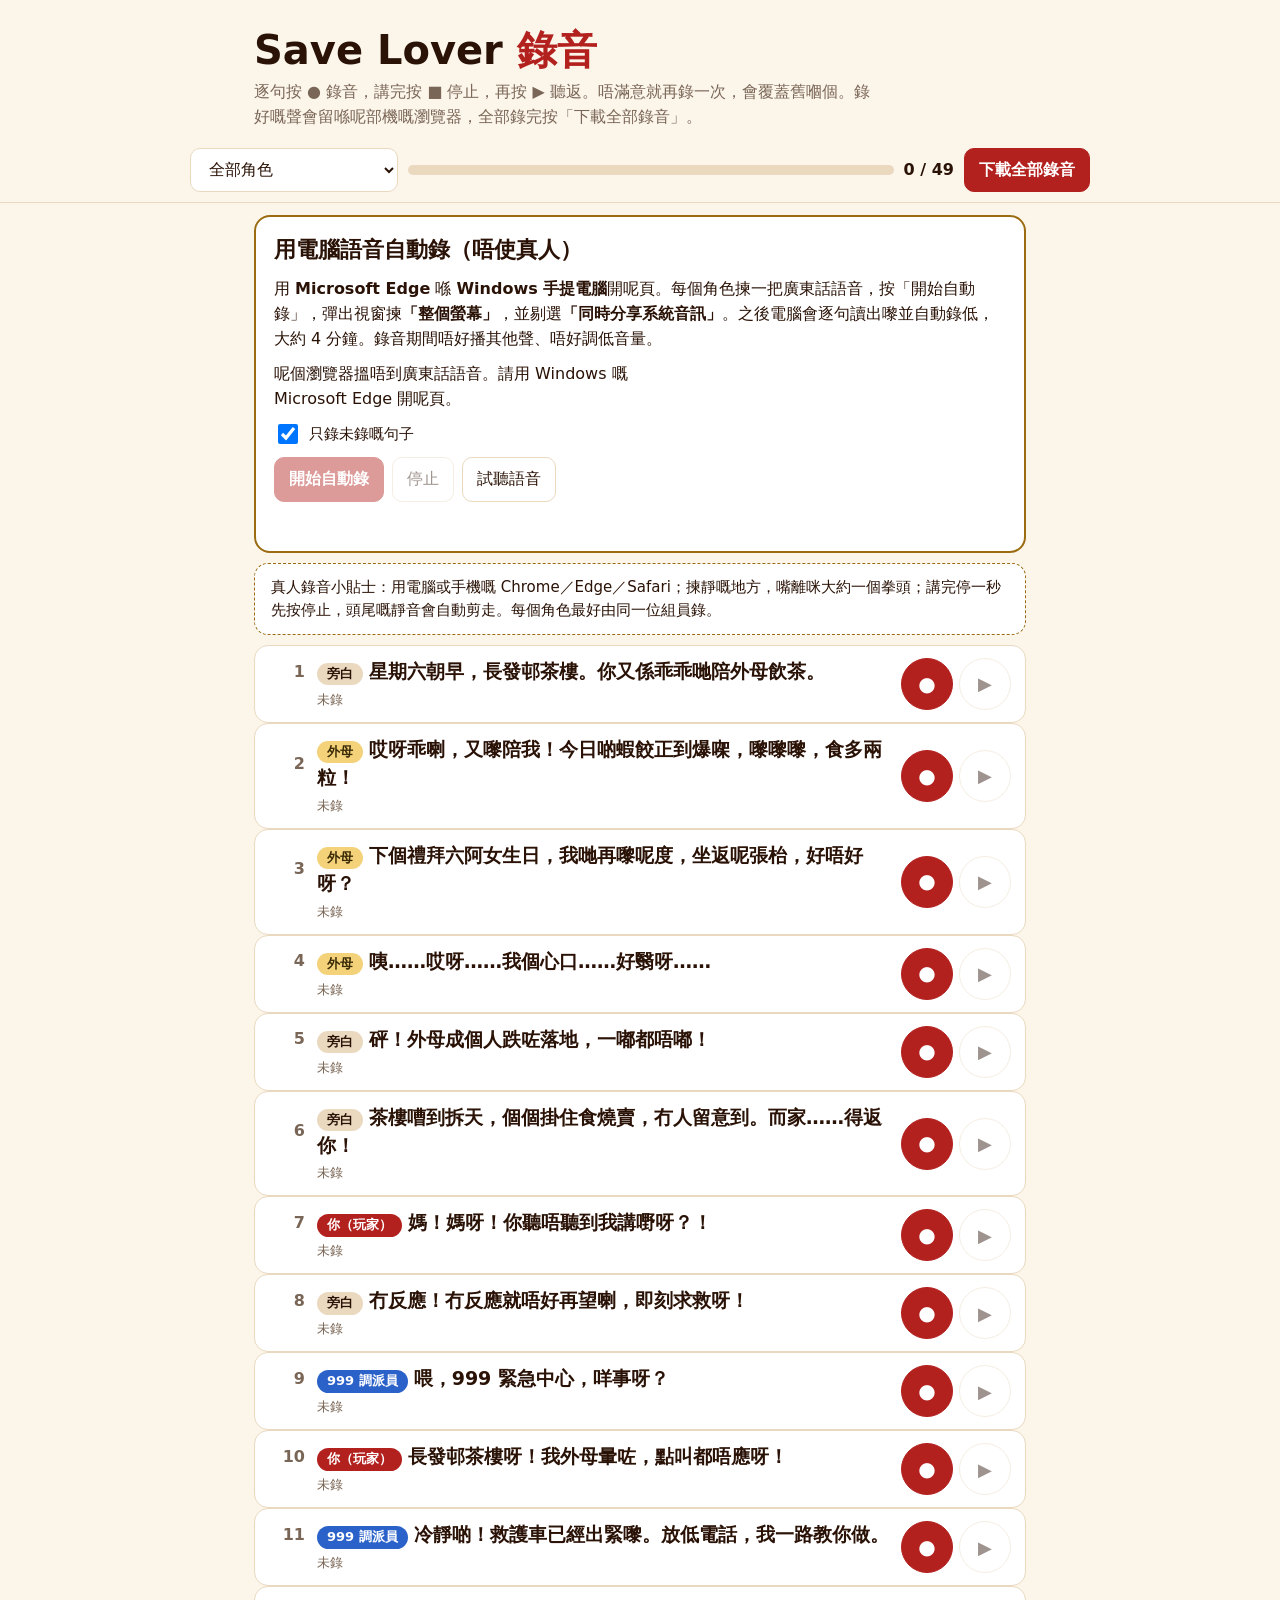
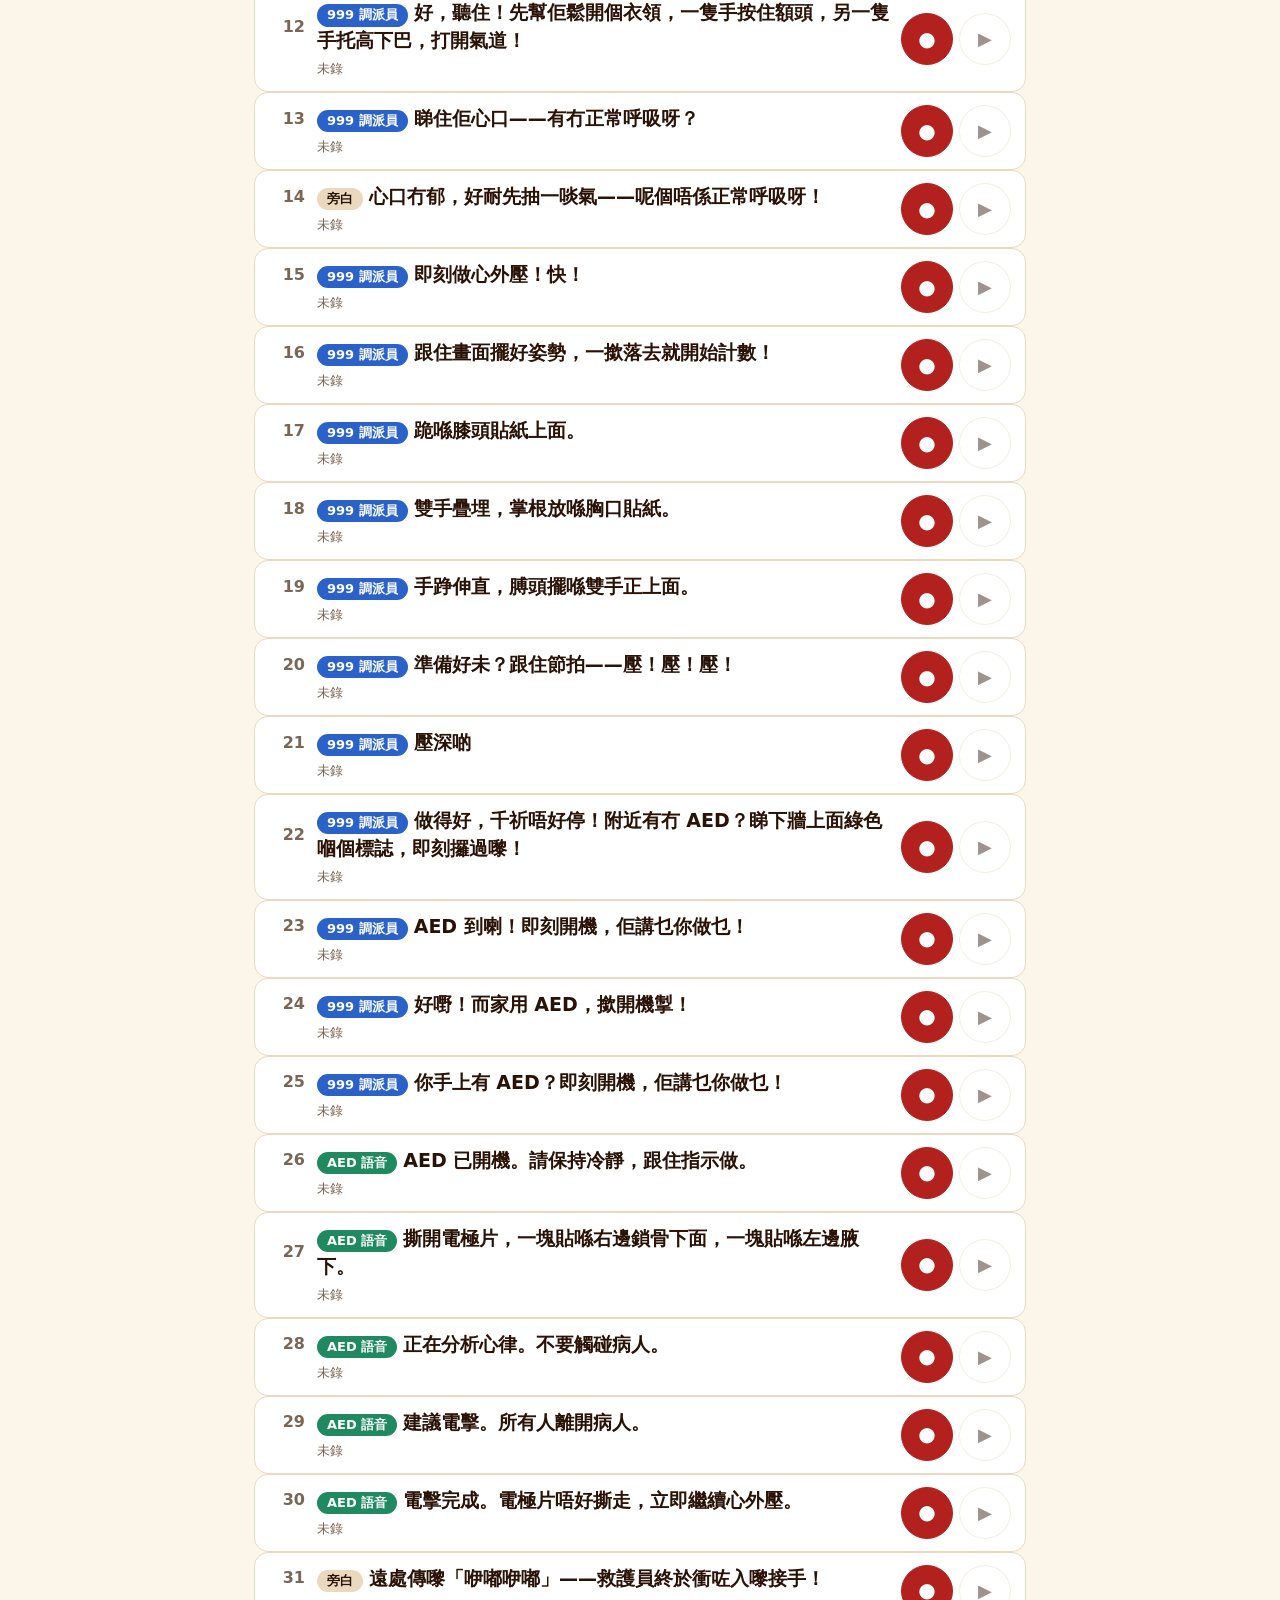
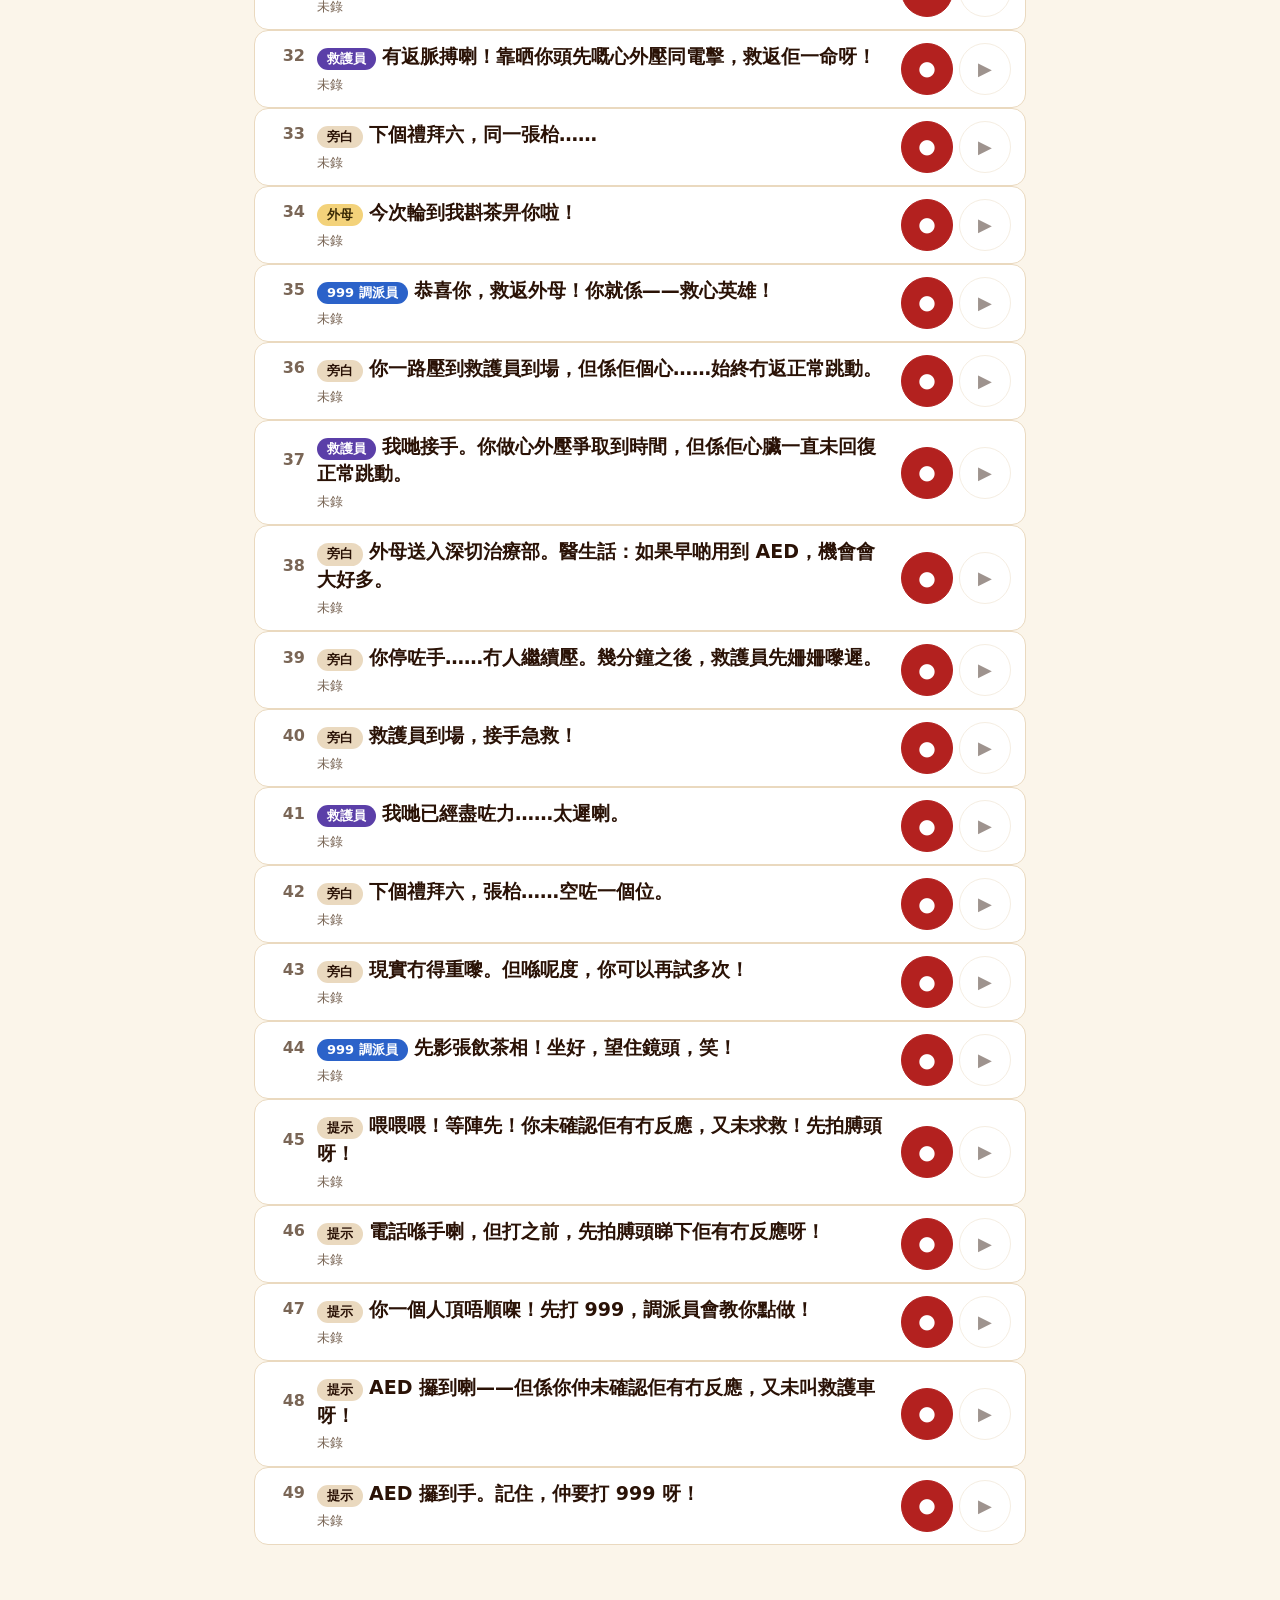
==== commit e089ccd7: "update voices" ====
--- a/record.html
+++ b/record.html
@@ -73,7 +73,7 @@
 </main>
 <script>
 {
-const LINES = [["nar", "星期六朝早，長發邨茶樓。你照舊陪外母飲茶。"], ["gm", "乖喇，又嚟陪我。今日啲蝦餃好新鮮，食多兩粒啦。"], ["gm", "下星期六阿女生日，我哋再嚟呢度，好唔好？"], ["gm", "咦……我個心口……有啲翳……"], ["nar", "砰——外母成個人跌咗落地，一動不動。"], ["nar", "茶樓好嘈，冇人留意到。而家得你。"], ["you", "媽！媽！你聽唔聽到？"], ["nar", "冇反應。冇反應，就要即刻求救。"], ["op", "999 緊急中心。"], ["you", "長發邨茶樓！我外母暈低咗，叫佢冇反應！"], ["op", "救護車出發緊。放低電話，我一路教你做。"], ["op", "解開佢衣領，一隻手按住額頭，另一隻手托起下巴，打開氣道。"], ["op", "佢有冇正常呼吸？睇住佢心口。"], ["nar", "心口冇起伏，只係間中喘氣：唔係正常呼吸。"], ["op", "即刻做心外壓！"], ["op", "跟住畫面擺好姿勢，一撳落去就開始計。"], ["op", "跪喺膝頭貼紙上。"], ["op", "雙手疊埋，掌根放喺胸口貼紙。"], ["op", "手踭伸直，膊頭喺手正上方。"], ["op", "準備好，跟住節拍，開始壓！"], ["op", "壓深啲"], ["op", "做得好，唔好停！附近有冇 AED？睇下牆上綠色標誌，攞過嚟！"], ["op", "AED 到！即刻開機，跟佢指示。"], ["op", "好！而家用 AED，撳開機掣。"], ["op", "你手上有 AED？即刻開機，跟佢指示。"], ["aed", "AED 已開機。請保持冷靜，跟住指示做。"], ["aed", "撕開電極片，一塊貼喺右邊鎖骨下面，一塊貼喺左邊腋下。"], ["aed", "正在分析心律。不要觸碰病人。"], ["aed", "建議電擊。所有人離開病人。"], ["aed", "電擊完成。電極片唔好撕走，立即繼續心外壓。"], ["nar", "遠處傳嚟救護車聲。救護員衝入嚟接手。"], ["medic", "有返脈搏喇！你頭先嘅心外壓同電擊，救返佢一命。"], ["nar", "下個星期六，同一張枱。"], ["gm", "今次等我斟茶畀你。"], ["op", "恭喜你，救返外母！你係救心英雄。"], ["nar", "你一直壓到救護員到場。但係心臟始終未回復正常跳動。"], ["medic", "我哋接手。你做心外壓爭取到時間，但係佢心臟一直未回復正常跳動。"], ["nar", "外母送入深切治療部。醫生話：如果早啲用到 AED，機會會大好多。"], ["nar", "冇人繼續壓。幾分鐘後救護員先趕到。"], ["nar", "救護員到場，接手急救。"], ["medic", "我哋盡力喇…… 太遲喇。"], ["nar", "下個星期六，張枱空咗一個位。"], ["nar", "現實冇得重來。但喺呢度，你可以再試一次。"], ["op", "先影張飲茶相。坐好，望住鏡頭。"], ["warn", "等陣！未確認佢有冇反應，亦未求救。先拍膊頭。"], ["warn", "電話喺手。打之前，先拍膊頭確認佢有冇反應。"], ["warn", "得你一個人撐唔耐。先打 999，調派員會教你做。"], ["warn", "AED 到手——但你仲未確認佢有冇反應，亦未叫救護車。"], ["warn", "AED 到手。記住仲要打 999。"]];
+const LINES = [["nar", "星期六朝早，長發邨茶樓。你又係乖乖哋陪外母飲茶。"], ["gm", "哎呀乖喇，又嚟陪我！今日啲蝦餃正到爆㗎，嚟嚟嚟，食多兩粒！"], ["gm", "下個禮拜六阿女生日，我哋再嚟呢度，坐返呢張枱，好唔好呀？"], ["gm", "咦……哎呀……我個心口……好翳呀……"], ["nar", "砰！外母成個人跌咗落地，一嘟都唔嘟！"], ["nar", "茶樓嘈到拆天，個個掛住食燒賣，冇人留意到。而家……得返你！"], ["you", "媽！媽呀！你聽唔聽到我講嘢呀？！"], ["nar", "冇反應！冇反應就唔好再望喇，即刻求救呀！"], ["op", "喂，999 緊急中心，咩事呀？"], ["you", "長發邨茶樓呀！我外母暈咗，點叫都唔應呀！"], ["op", "冷靜啲！救護車已經出緊嚟。放低電話，我一路教你做。"], ["op", "好，聽住！先幫佢鬆開個衣領，一隻手按住額頭，另一隻手托高下巴，打開氣道！"], ["op", "睇住佢心口——有冇正常呼吸呀？"], ["nar", "心口冇郁，好耐先抽一啖氣——呢個唔係正常呼吸呀！"], ["op", "即刻做心外壓！快！"], ["op", "跟住畫面擺好姿勢，一撳落去就開始計數！"], ["op", "跪喺膝頭貼紙上面。"], ["op", "雙手疊埋，掌根放喺胸口貼紙。"], ["op", "手踭伸直，膊頭擺喺雙手正上面。"], ["op", "準備好未？跟住節拍——壓！壓！壓！"], ["op", "壓深啲"], ["op", "做得好，千祈唔好停！附近有冇 AED？睇下牆上面綠色嗰個標誌，即刻攞過嚟！"], ["op", "AED 到喇！即刻開機，佢講乜你做乜！"], ["op", "好嘢！而家用 AED，撳開機掣！"], ["op", "你手上有 AED？即刻開機，佢講乜你做乜！"], ["aed", "AED 已開機。請保持冷靜，跟住指示做。"], ["aed", "撕開電極片，一塊貼喺右邊鎖骨下面，一塊貼喺左邊腋下。"], ["aed", "正在分析心律。不要觸碰病人。"], ["aed", "建議電擊。所有人離開病人。"], ["aed", "電擊完成。電極片唔好撕走，立即繼續心外壓。"], ["nar", "遠處傳嚟「咿嘟咿嘟」——救護員終於衝咗入嚟接手！"], ["medic", "有返脈搏喇！靠晒你頭先嘅心外壓同電擊，救返佢一命呀！"], ["nar", "下個禮拜六，同一張枱……"], ["gm", "今次輪到我斟茶畀你啦！"], ["op", "恭喜你，救返外母！你就係——救心英雄！"], ["nar", "你一路壓到救護員到場，但係佢個心……始終冇返正常跳動。"], ["medic", "我哋接手。你做心外壓爭取到時間，但係佢心臟一直未回復正常跳動。"], ["nar", "外母送入深切治療部。醫生話：如果早啲用到 AED，機會會大好多。"], ["nar", "你停咗手……冇人繼續壓。幾分鐘之後，救護員先姍姍嚟遲。"], ["nar", "救護員到場，接手急救！"], ["medic", "我哋已經盡咗力……太遲喇。"], ["nar", "下個禮拜六，張枱……空咗一個位。"], ["nar", "現實冇得重嚟。但喺呢度，你可以再試多次！"], ["op", "先影張飲茶相！坐好，望住鏡頭，笑！"], ["warn", "喂喂喂！等陣先！你未確認佢有冇反應，又未求救！先拍膊頭呀！"], ["warn", "電話喺手喇，但打之前，先拍膊頭睇下佢有冇反應呀！"], ["warn", "你一個人頂唔順㗎！先打 999，調派員會教你點做！"], ["warn", "AED 攞到喇——但係你仲未確認佢有冇反應，又未叫救護車呀！"], ["warn", "AED 攞到手。記住，仲要打 999 呀！"]];
 const ROLE = { nar:'旁白', gm:'外母', you:'你（玩家）', op:'999 調派員', aed:'AED 語音', warn:'提示', medic:'救護員' };
 function voiceId(t){ let h=5381; for(let i=0;i<t.length;i++){ h=((h<<5)+h+t.charCodeAt(i))|0; } return 'v'+(h>>>0).toString(36); }
 const items = LINES.map(([who,text],i)=>({ i, who, text, id: voiceId(text) }));
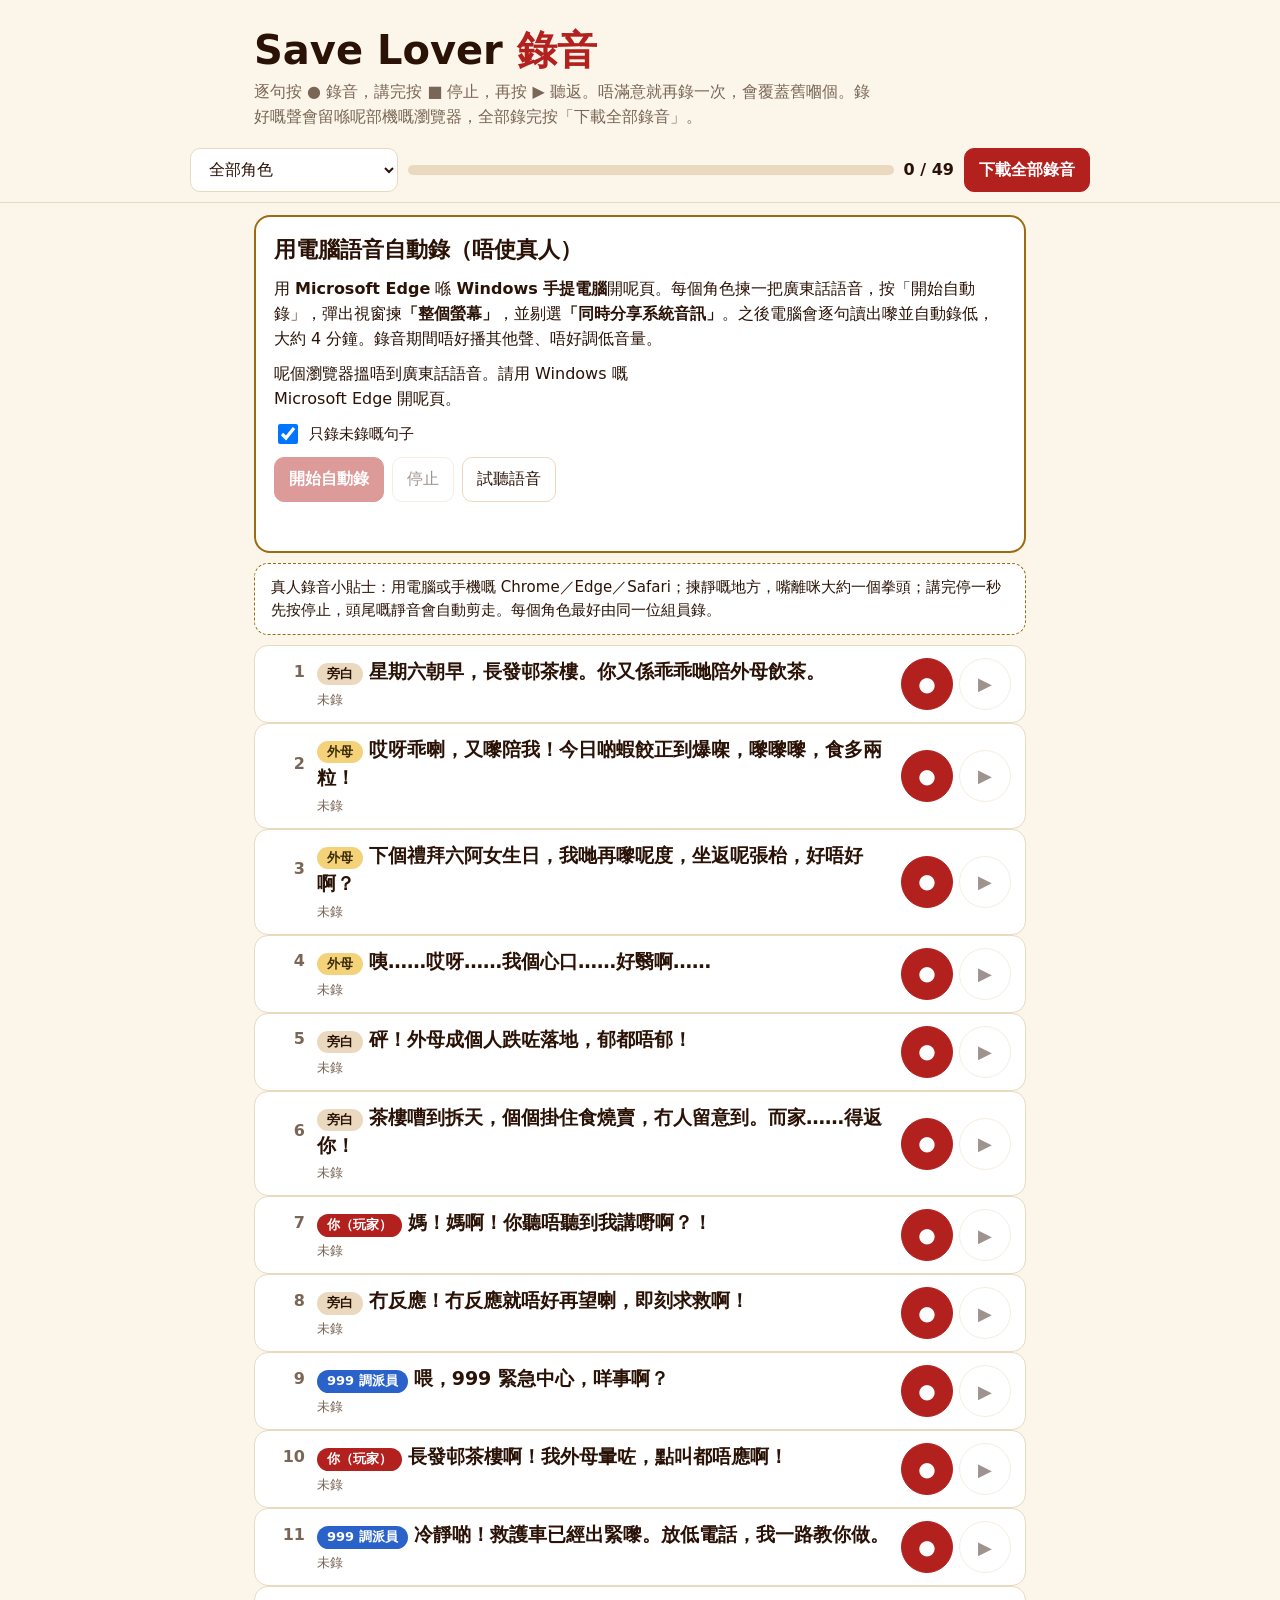
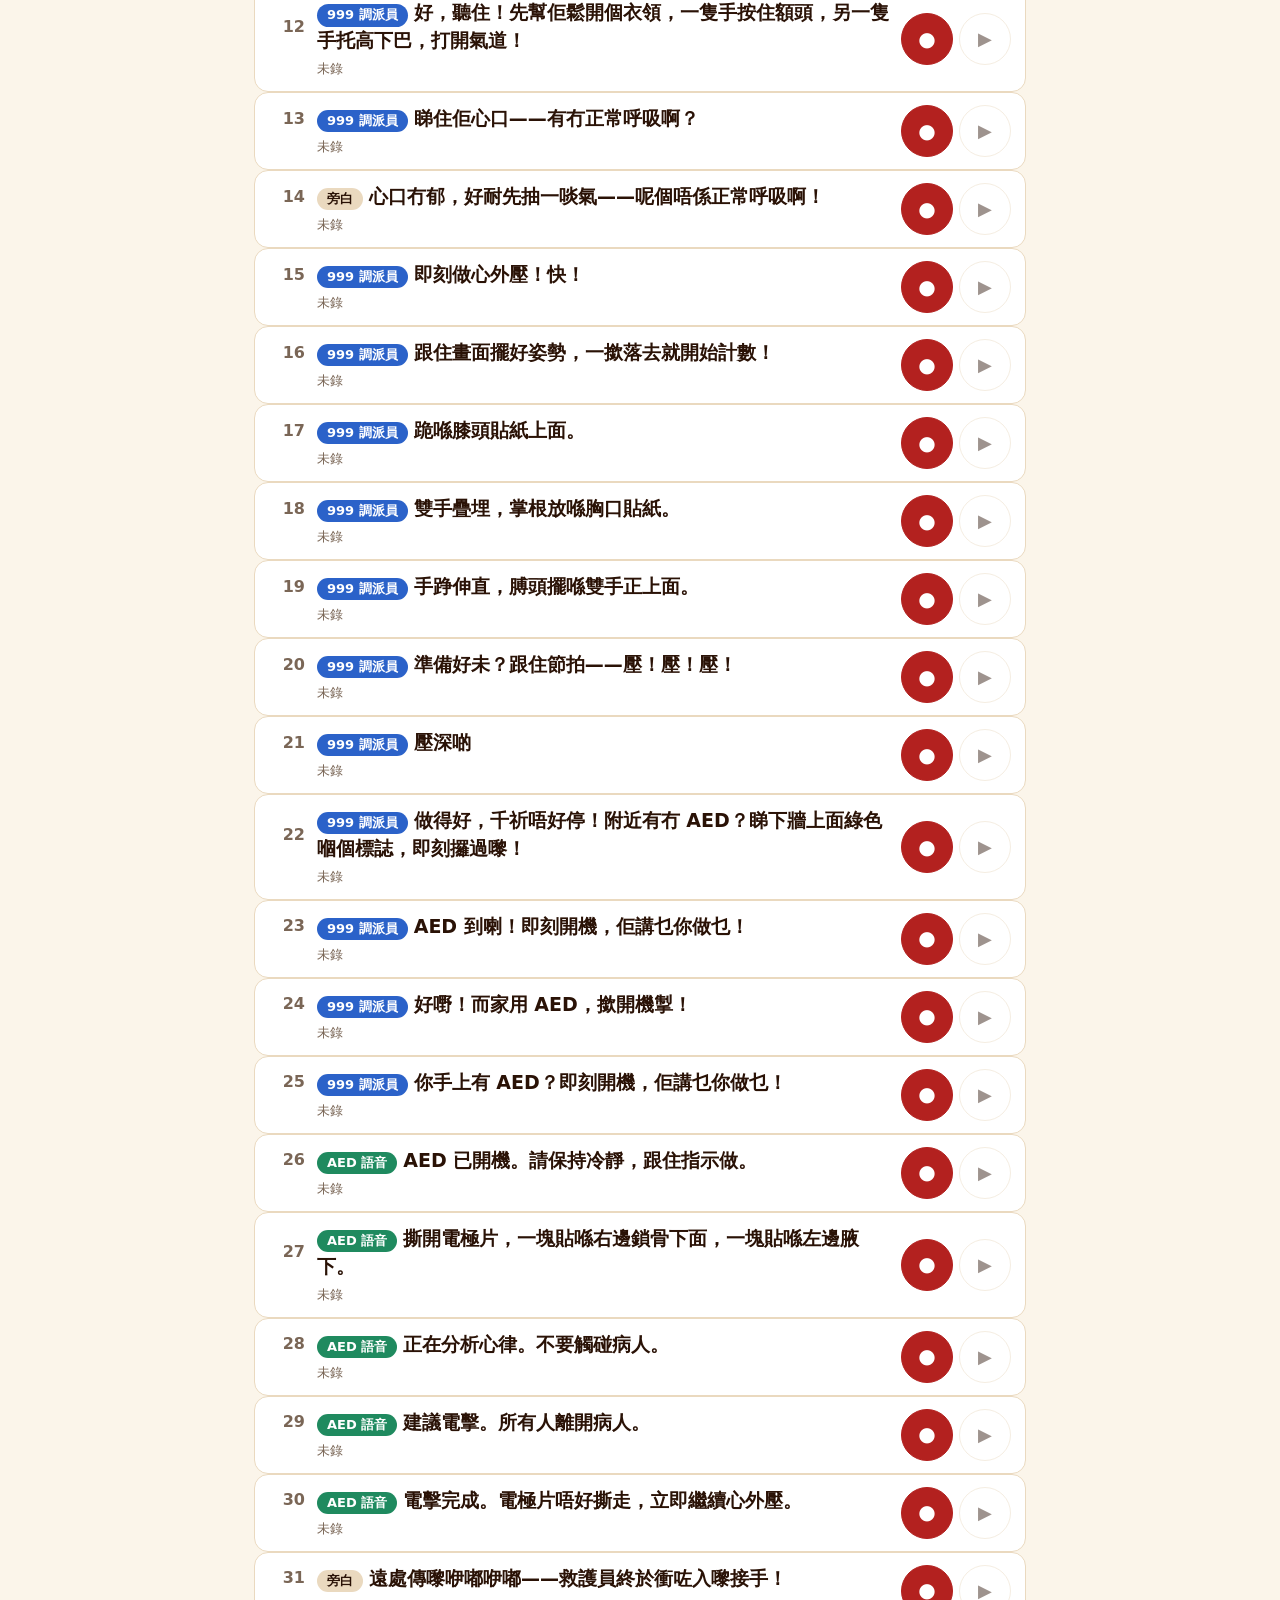
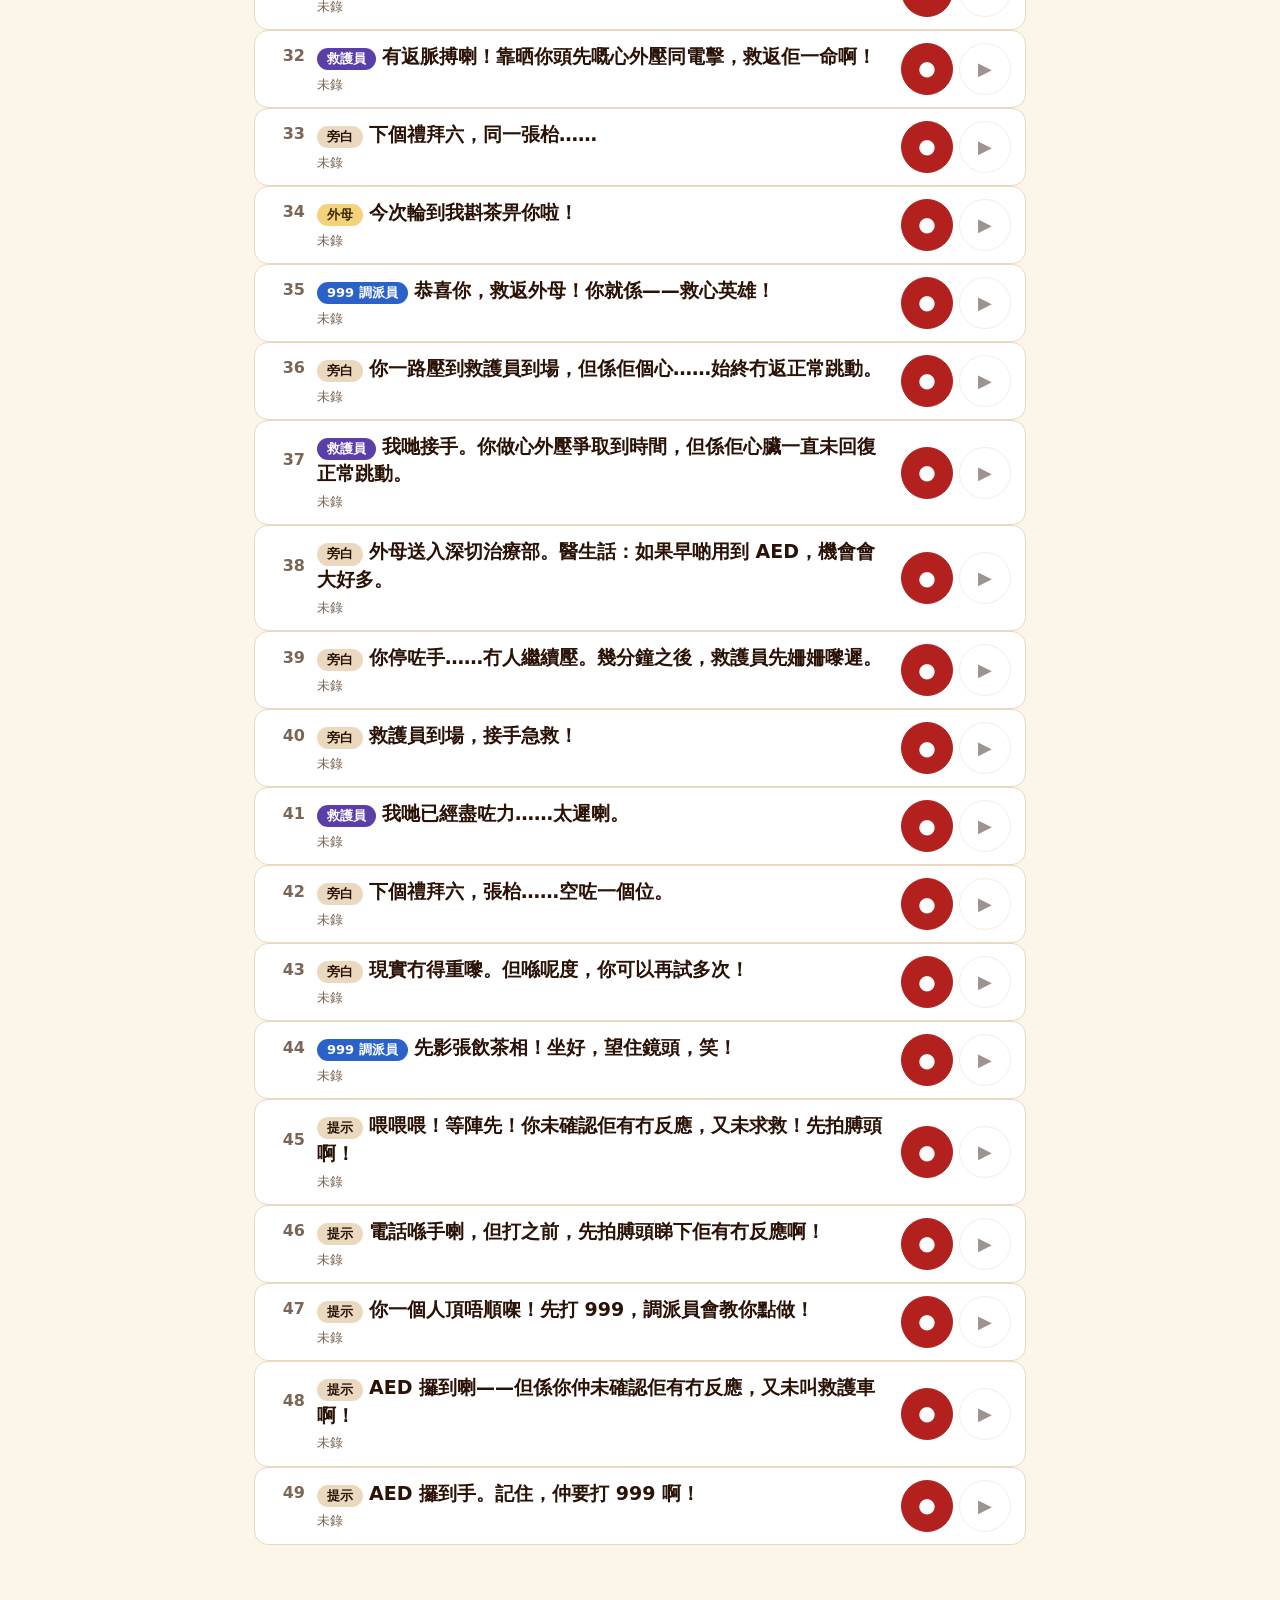
==== commit 5c9c820e: "Fix wording (郁都唔郁, 啊), ambulance line voice id; keep old takes until re-record Co-Authored-By: Claud" ====
--- a/record.html
+++ b/record.html
@@ -73,7 +73,7 @@
 </main>
 <script>
 {
-const LINES = [["nar", "星期六朝早，長發邨茶樓。你又係乖乖哋陪外母飲茶。"], ["gm", "哎呀乖喇，又嚟陪我！今日啲蝦餃正到爆㗎，嚟嚟嚟，食多兩粒！"], ["gm", "下個禮拜六阿女生日，我哋再嚟呢度，坐返呢張枱，好唔好呀？"], ["gm", "咦……哎呀……我個心口……好翳呀……"], ["nar", "砰！外母成個人跌咗落地，一嘟都唔嘟！"], ["nar", "茶樓嘈到拆天，個個掛住食燒賣，冇人留意到。而家……得返你！"], ["you", "媽！媽呀！你聽唔聽到我講嘢呀？！"], ["nar", "冇反應！冇反應就唔好再望喇，即刻求救呀！"], ["op", "喂，999 緊急中心，咩事呀？"], ["you", "長發邨茶樓呀！我外母暈咗，點叫都唔應呀！"], ["op", "冷靜啲！救護車已經出緊嚟。放低電話，我一路教你做。"], ["op", "好，聽住！先幫佢鬆開個衣領，一隻手按住額頭，另一隻手托高下巴，打開氣道！"], ["op", "睇住佢心口——有冇正常呼吸呀？"], ["nar", "心口冇郁，好耐先抽一啖氣——呢個唔係正常呼吸呀！"], ["op", "即刻做心外壓！快！"], ["op", "跟住畫面擺好姿勢，一撳落去就開始計數！"], ["op", "跪喺膝頭貼紙上面。"], ["op", "雙手疊埋，掌根放喺胸口貼紙。"], ["op", "手踭伸直，膊頭擺喺雙手正上面。"], ["op", "準備好未？跟住節拍——壓！壓！壓！"], ["op", "壓深啲"], ["op", "做得好，千祈唔好停！附近有冇 AED？睇下牆上面綠色嗰個標誌，即刻攞過嚟！"], ["op", "AED 到喇！即刻開機，佢講乜你做乜！"], ["op", "好嘢！而家用 AED，撳開機掣！"], ["op", "你手上有 AED？即刻開機，佢講乜你做乜！"], ["aed", "AED 已開機。請保持冷靜，跟住指示做。"], ["aed", "撕開電極片，一塊貼喺右邊鎖骨下面，一塊貼喺左邊腋下。"], ["aed", "正在分析心律。不要觸碰病人。"], ["aed", "建議電擊。所有人離開病人。"], ["aed", "電擊完成。電極片唔好撕走，立即繼續心外壓。"], ["nar", "遠處傳嚟「咿嘟咿嘟」——救護員終於衝咗入嚟接手！"], ["medic", "有返脈搏喇！靠晒你頭先嘅心外壓同電擊，救返佢一命呀！"], ["nar", "下個禮拜六，同一張枱……"], ["gm", "今次輪到我斟茶畀你啦！"], ["op", "恭喜你，救返外母！你就係——救心英雄！"], ["nar", "你一路壓到救護員到場，但係佢個心……始終冇返正常跳動。"], ["medic", "我哋接手。你做心外壓爭取到時間，但係佢心臟一直未回復正常跳動。"], ["nar", "外母送入深切治療部。醫生話：如果早啲用到 AED，機會會大好多。"], ["nar", "你停咗手……冇人繼續壓。幾分鐘之後，救護員先姍姍嚟遲。"], ["nar", "救護員到場，接手急救！"], ["medic", "我哋已經盡咗力……太遲喇。"], ["nar", "下個禮拜六，張枱……空咗一個位。"], ["nar", "現實冇得重嚟。但喺呢度，你可以再試多次！"], ["op", "先影張飲茶相！坐好，望住鏡頭，笑！"], ["warn", "喂喂喂！等陣先！你未確認佢有冇反應，又未求救！先拍膊頭呀！"], ["warn", "電話喺手喇，但打之前，先拍膊頭睇下佢有冇反應呀！"], ["warn", "你一個人頂唔順㗎！先打 999，調派員會教你點做！"], ["warn", "AED 攞到喇——但係你仲未確認佢有冇反應，又未叫救護車呀！"], ["warn", "AED 攞到手。記住，仲要打 999 呀！"]];
+const LINES = [["nar", "星期六朝早，長發邨茶樓。你又係乖乖哋陪外母飲茶。"], ["gm", "哎呀乖喇，又嚟陪我！今日啲蝦餃正到爆㗎，嚟嚟嚟，食多兩粒！"], ["gm", "下個禮拜六阿女生日，我哋再嚟呢度，坐返呢張枱，好唔好啊？"], ["gm", "咦……哎呀……我個心口……好翳啊……"], ["nar", "砰！外母成個人跌咗落地，郁都唔郁！"], ["nar", "茶樓嘈到拆天，個個掛住食燒賣，冇人留意到。而家……得返你！"], ["you", "媽！媽啊！你聽唔聽到我講嘢啊？！"], ["nar", "冇反應！冇反應就唔好再望喇，即刻求救啊！"], ["op", "喂，999 緊急中心，咩事啊？"], ["you", "長發邨茶樓啊！我外母暈咗，點叫都唔應啊！"], ["op", "冷靜啲！救護車已經出緊嚟。放低電話，我一路教你做。"], ["op", "好，聽住！先幫佢鬆開個衣領，一隻手按住額頭，另一隻手托高下巴，打開氣道！"], ["op", "睇住佢心口——有冇正常呼吸啊？"], ["nar", "心口冇郁，好耐先抽一啖氣——呢個唔係正常呼吸啊！"], ["op", "即刻做心外壓！快！"], ["op", "跟住畫面擺好姿勢，一撳落去就開始計數！"], ["op", "跪喺膝頭貼紙上面。"], ["op", "雙手疊埋，掌根放喺胸口貼紙。"], ["op", "手踭伸直，膊頭擺喺雙手正上面。"], ["op", "準備好未？跟住節拍——壓！壓！壓！"], ["op", "壓深啲"], ["op", "做得好，千祈唔好停！附近有冇 AED？睇下牆上面綠色嗰個標誌，即刻攞過嚟！"], ["op", "AED 到喇！即刻開機，佢講乜你做乜！"], ["op", "好嘢！而家用 AED，撳開機掣！"], ["op", "你手上有 AED？即刻開機，佢講乜你做乜！"], ["aed", "AED 已開機。請保持冷靜，跟住指示做。"], ["aed", "撕開電極片，一塊貼喺右邊鎖骨下面，一塊貼喺左邊腋下。"], ["aed", "正在分析心律。不要觸碰病人。"], ["aed", "建議電擊。所有人離開病人。"], ["aed", "電擊完成。電極片唔好撕走，立即繼續心外壓。"], ["nar", "遠處傳嚟咿嘟咿嘟——救護員終於衝咗入嚟接手！"], ["medic", "有返脈搏喇！靠晒你頭先嘅心外壓同電擊，救返佢一命啊！"], ["nar", "下個禮拜六，同一張枱……"], ["gm", "今次輪到我斟茶畀你啦！"], ["op", "恭喜你，救返外母！你就係——救心英雄！"], ["nar", "你一路壓到救護員到場，但係佢個心……始終冇返正常跳動。"], ["medic", "我哋接手。你做心外壓爭取到時間，但係佢心臟一直未回復正常跳動。"], ["nar", "外母送入深切治療部。醫生話：如果早啲用到 AED，機會會大好多。"], ["nar", "你停咗手……冇人繼續壓。幾分鐘之後，救護員先姍姍嚟遲。"], ["nar", "救護員到場，接手急救！"], ["medic", "我哋已經盡咗力……太遲喇。"], ["nar", "下個禮拜六，張枱……空咗一個位。"], ["nar", "現實冇得重嚟。但喺呢度，你可以再試多次！"], ["op", "先影張飲茶相！坐好，望住鏡頭，笑！"], ["warn", "喂喂喂！等陣先！你未確認佢有冇反應，又未求救！先拍膊頭啊！"], ["warn", "電話喺手喇，但打之前，先拍膊頭睇下佢有冇反應啊！"], ["warn", "你一個人頂唔順㗎！先打 999，調派員會教你點做！"], ["warn", "AED 攞到喇——但係你仲未確認佢有冇反應，又未叫救護車啊！"], ["warn", "AED 攞到手。記住，仲要打 999 啊！"]];
 const ROLE = { nar:'旁白', gm:'外母', you:'你（玩家）', op:'999 調派員', aed:'AED 語音', warn:'提示', medic:'救護員' };
 function voiceId(t){ let h=5381; for(let i=0;i<t.length;i++){ h=((h<<5)+h+t.charCodeAt(i))|0; } return 'v'+(h>>>0).toString(36); }
 const items = LINES.map(([who,text],i)=>({ i, who, text, id: voiceId(text) }));
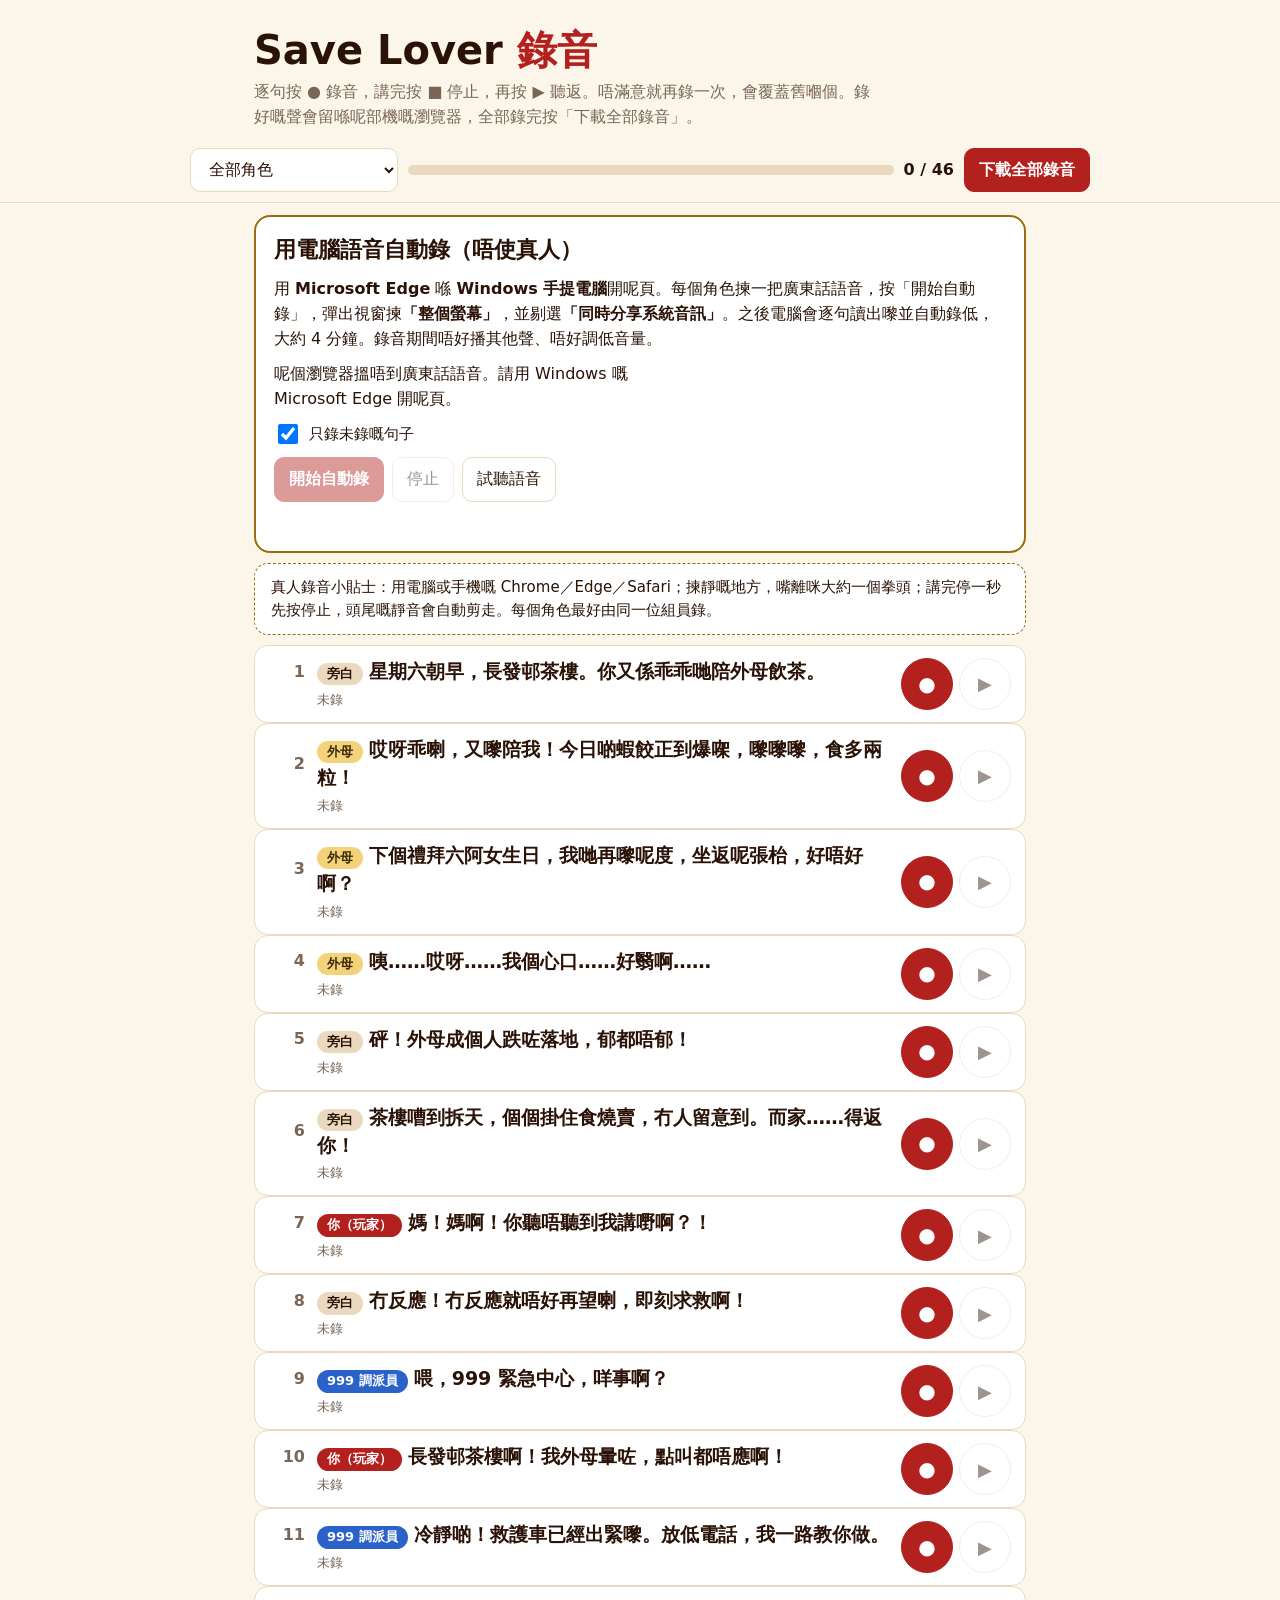
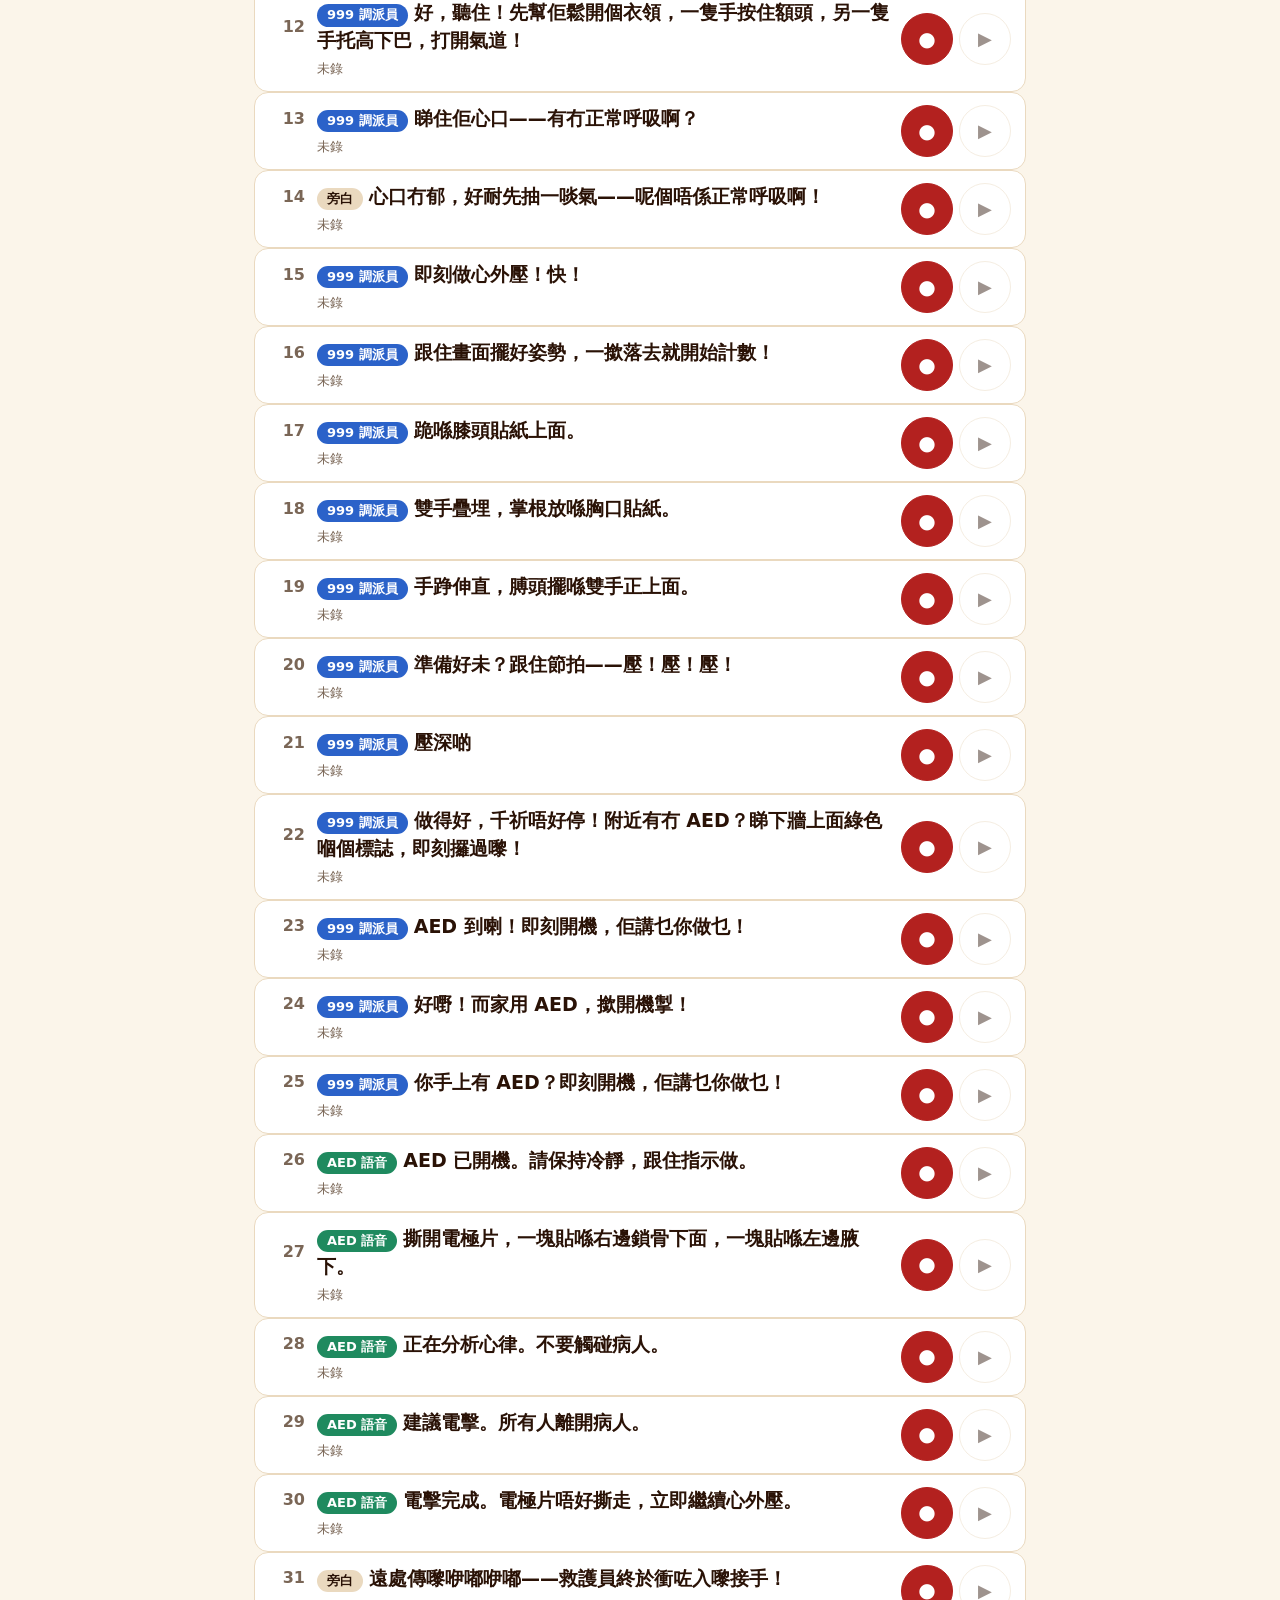
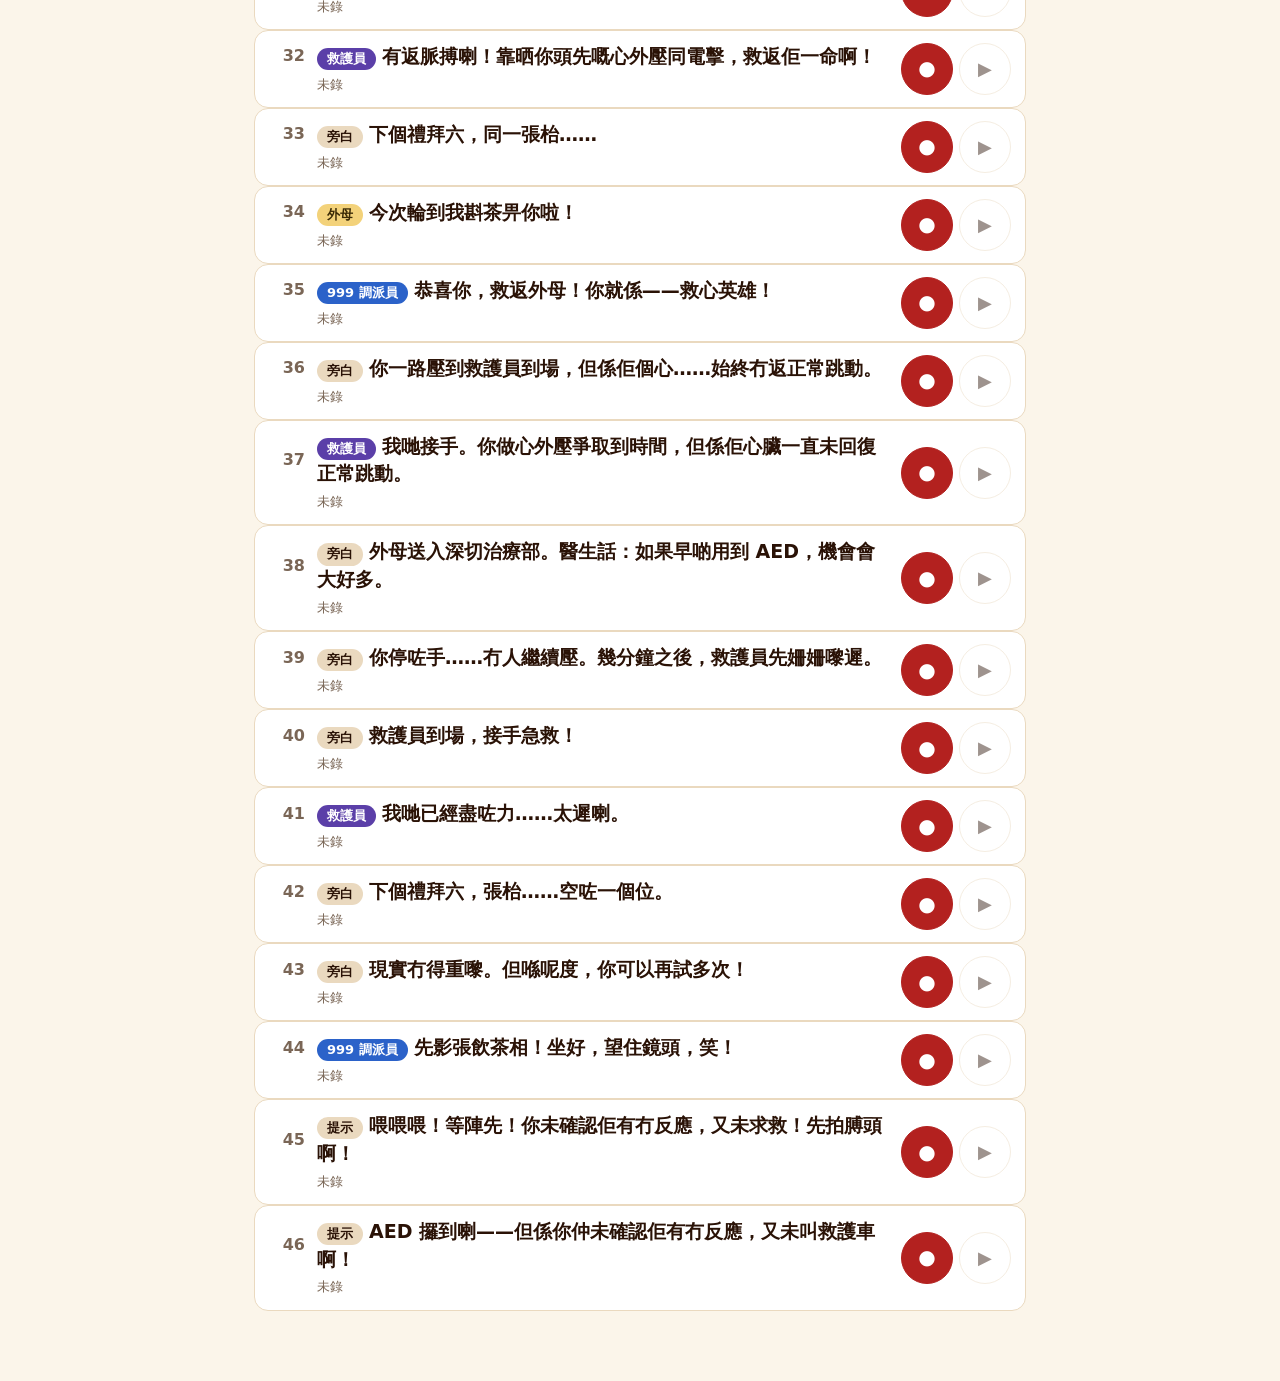
==== commit 1c24e413: "update" ====
--- a/record.html
+++ b/record.html
@@ -73,7 +73,7 @@
 </main>
 <script>
 {
-const LINES = [["nar", "星期六朝早，長發邨茶樓。你又係乖乖哋陪外母飲茶。"], ["gm", "哎呀乖喇，又嚟陪我！今日啲蝦餃正到爆㗎，嚟嚟嚟，食多兩粒！"], ["gm", "下個禮拜六阿女生日，我哋再嚟呢度，坐返呢張枱，好唔好啊？"], ["gm", "咦……哎呀……我個心口……好翳啊……"], ["nar", "砰！外母成個人跌咗落地，郁都唔郁！"], ["nar", "茶樓嘈到拆天，個個掛住食燒賣，冇人留意到。而家……得返你！"], ["you", "媽！媽啊！你聽唔聽到我講嘢啊？！"], ["nar", "冇反應！冇反應就唔好再望喇，即刻求救啊！"], ["op", "喂，999 緊急中心，咩事啊？"], ["you", "長發邨茶樓啊！我外母暈咗，點叫都唔應啊！"], ["op", "冷靜啲！救護車已經出緊嚟。放低電話，我一路教你做。"], ["op", "好，聽住！先幫佢鬆開個衣領，一隻手按住額頭，另一隻手托高下巴，打開氣道！"], ["op", "睇住佢心口——有冇正常呼吸啊？"], ["nar", "心口冇郁，好耐先抽一啖氣——呢個唔係正常呼吸啊！"], ["op", "即刻做心外壓！快！"], ["op", "跟住畫面擺好姿勢，一撳落去就開始計數！"], ["op", "跪喺膝頭貼紙上面。"], ["op", "雙手疊埋，掌根放喺胸口貼紙。"], ["op", "手踭伸直，膊頭擺喺雙手正上面。"], ["op", "準備好未？跟住節拍——壓！壓！壓！"], ["op", "壓深啲"], ["op", "做得好，千祈唔好停！附近有冇 AED？睇下牆上面綠色嗰個標誌，即刻攞過嚟！"], ["op", "AED 到喇！即刻開機，佢講乜你做乜！"], ["op", "好嘢！而家用 AED，撳開機掣！"], ["op", "你手上有 AED？即刻開機，佢講乜你做乜！"], ["aed", "AED 已開機。請保持冷靜，跟住指示做。"], ["aed", "撕開電極片，一塊貼喺右邊鎖骨下面，一塊貼喺左邊腋下。"], ["aed", "正在分析心律。不要觸碰病人。"], ["aed", "建議電擊。所有人離開病人。"], ["aed", "電擊完成。電極片唔好撕走，立即繼續心外壓。"], ["nar", "遠處傳嚟咿嘟咿嘟——救護員終於衝咗入嚟接手！"], ["medic", "有返脈搏喇！靠晒你頭先嘅心外壓同電擊，救返佢一命啊！"], ["nar", "下個禮拜六，同一張枱……"], ["gm", "今次輪到我斟茶畀你啦！"], ["op", "恭喜你，救返外母！你就係——救心英雄！"], ["nar", "你一路壓到救護員到場，但係佢個心……始終冇返正常跳動。"], ["medic", "我哋接手。你做心外壓爭取到時間，但係佢心臟一直未回復正常跳動。"], ["nar", "外母送入深切治療部。醫生話：如果早啲用到 AED，機會會大好多。"], ["nar", "你停咗手……冇人繼續壓。幾分鐘之後，救護員先姍姍嚟遲。"], ["nar", "救護員到場，接手急救！"], ["medic", "我哋已經盡咗力……太遲喇。"], ["nar", "下個禮拜六，張枱……空咗一個位。"], ["nar", "現實冇得重嚟。但喺呢度，你可以再試多次！"], ["op", "先影張飲茶相！坐好，望住鏡頭，笑！"], ["warn", "喂喂喂！等陣先！你未確認佢有冇反應，又未求救！先拍膊頭啊！"], ["warn", "電話喺手喇，但打之前，先拍膊頭睇下佢有冇反應啊！"], ["warn", "你一個人頂唔順㗎！先打 999，調派員會教你點做！"], ["warn", "AED 攞到喇——但係你仲未確認佢有冇反應，又未叫救護車啊！"], ["warn", "AED 攞到手。記住，仲要打 999 啊！"]];
+const LINES = [["nar","星期六朝早，長發邨茶樓。你又係乖乖哋陪外母飲茶。"],["gm","哎呀乖喇，又嚟陪我！今日啲蝦餃正到爆㗎，嚟嚟嚟，食多兩粒！"],["gm","下個禮拜六阿女生日，我哋再嚟呢度，坐返呢張枱，好唔好啊？"],["gm","咦……哎呀……我個心口……好翳啊……"],["nar","砰！外母成個人跌咗落地，郁都唔郁！"],["nar","茶樓嘈到拆天，個個掛住食燒賣，冇人留意到。而家……得返你！"],["you","媽！媽啊！你聽唔聽到我講嘢啊？！"],["nar","冇反應！冇反應就唔好再望喇，即刻求救啊！"],["op","喂，999 緊急中心，咩事啊？"],["you","長發邨茶樓啊！我外母暈咗，點叫都唔應啊！"],["op","冷靜啲！救護車已經出緊嚟。放低電話，我一路教你做。"],["op","好，聽住！先幫佢鬆開個衣領，一隻手按住額頭，另一隻手托高下巴，打開氣道！"],["op","睇住佢心口——有冇正常呼吸啊？"],["nar","心口冇郁，好耐先抽一啖氣——呢個唔係正常呼吸啊！"],["op","即刻做心外壓！快！"],["op","跟住畫面擺好姿勢，一撳落去就開始計數！"],["op","跪喺膝頭貼紙上面。"],["op","雙手疊埋，掌根放喺胸口貼紙。"],["op","手踭伸直，膊頭擺喺雙手正上面。"],["op","準備好未？跟住節拍——壓！壓！壓！"],["op","壓深啲"],["op","做得好，千祈唔好停！附近有冇 AED？睇下牆上面綠色嗰個標誌，即刻攞過嚟！"],["op","AED 到喇！即刻開機，佢講乜你做乜！"],["op","好嘢！而家用 AED，撳開機掣！"],["op","你手上有 AED？即刻開機，佢講乜你做乜！"],["aed","AED 已開機。請保持冷靜，跟住指示做。"],["aed","撕開電極片，一塊貼喺右邊鎖骨下面，一塊貼喺左邊腋下。"],["aed","正在分析心律。不要觸碰病人。"],["aed","建議電擊。所有人離開病人。"],["aed","電擊完成。電極片唔好撕走，立即繼續心外壓。"],["nar","遠處傳嚟咿嘟咿嘟——救護員終於衝咗入嚟接手！"],["medic","有返脈搏喇！靠晒你頭先嘅心外壓同電擊，救返佢一命啊！"],["nar","下個禮拜六，同一張枱……"],["gm","今次輪到我斟茶畀你啦！"],["op","恭喜你，救返外母！你就係——救心英雄！"],["nar","你一路壓到救護員到場，但係佢個心……始終冇返正常跳動。"],["medic","我哋接手。你做心外壓爭取到時間，但係佢心臟一直未回復正常跳動。"],["nar","外母送入深切治療部。醫生話：如果早啲用到 AED，機會會大好多。"],["nar","你停咗手……冇人繼續壓。幾分鐘之後，救護員先姍姍嚟遲。"],["nar","救護員到場，接手急救！"],["medic","我哋已經盡咗力……太遲喇。"],["nar","下個禮拜六，張枱……空咗一個位。"],["nar","現實冇得重嚟。但喺呢度，你可以再試多次！"],["op","先影張飲茶相！坐好，望住鏡頭，笑！"],["warn","喂喂喂！等陣先！你未確認佢有冇反應，又未求救！先拍膊頭啊！"],["warn","AED 攞到喇——但係你仲未確認佢有冇反應，又未叫救護車啊！"]];
 const ROLE = { nar:'旁白', gm:'外母', you:'你（玩家）', op:'999 調派員', aed:'AED 語音', warn:'提示', medic:'救護員' };
 function voiceId(t){ let h=5381; for(let i=0;i<t.length;i++){ h=((h<<5)+h+t.charCodeAt(i))|0; } return 'v'+(h>>>0).toString(36); }
 const items = LINES.map(([who,text],i)=>({ i, who, text, id: voiceId(text) }));
